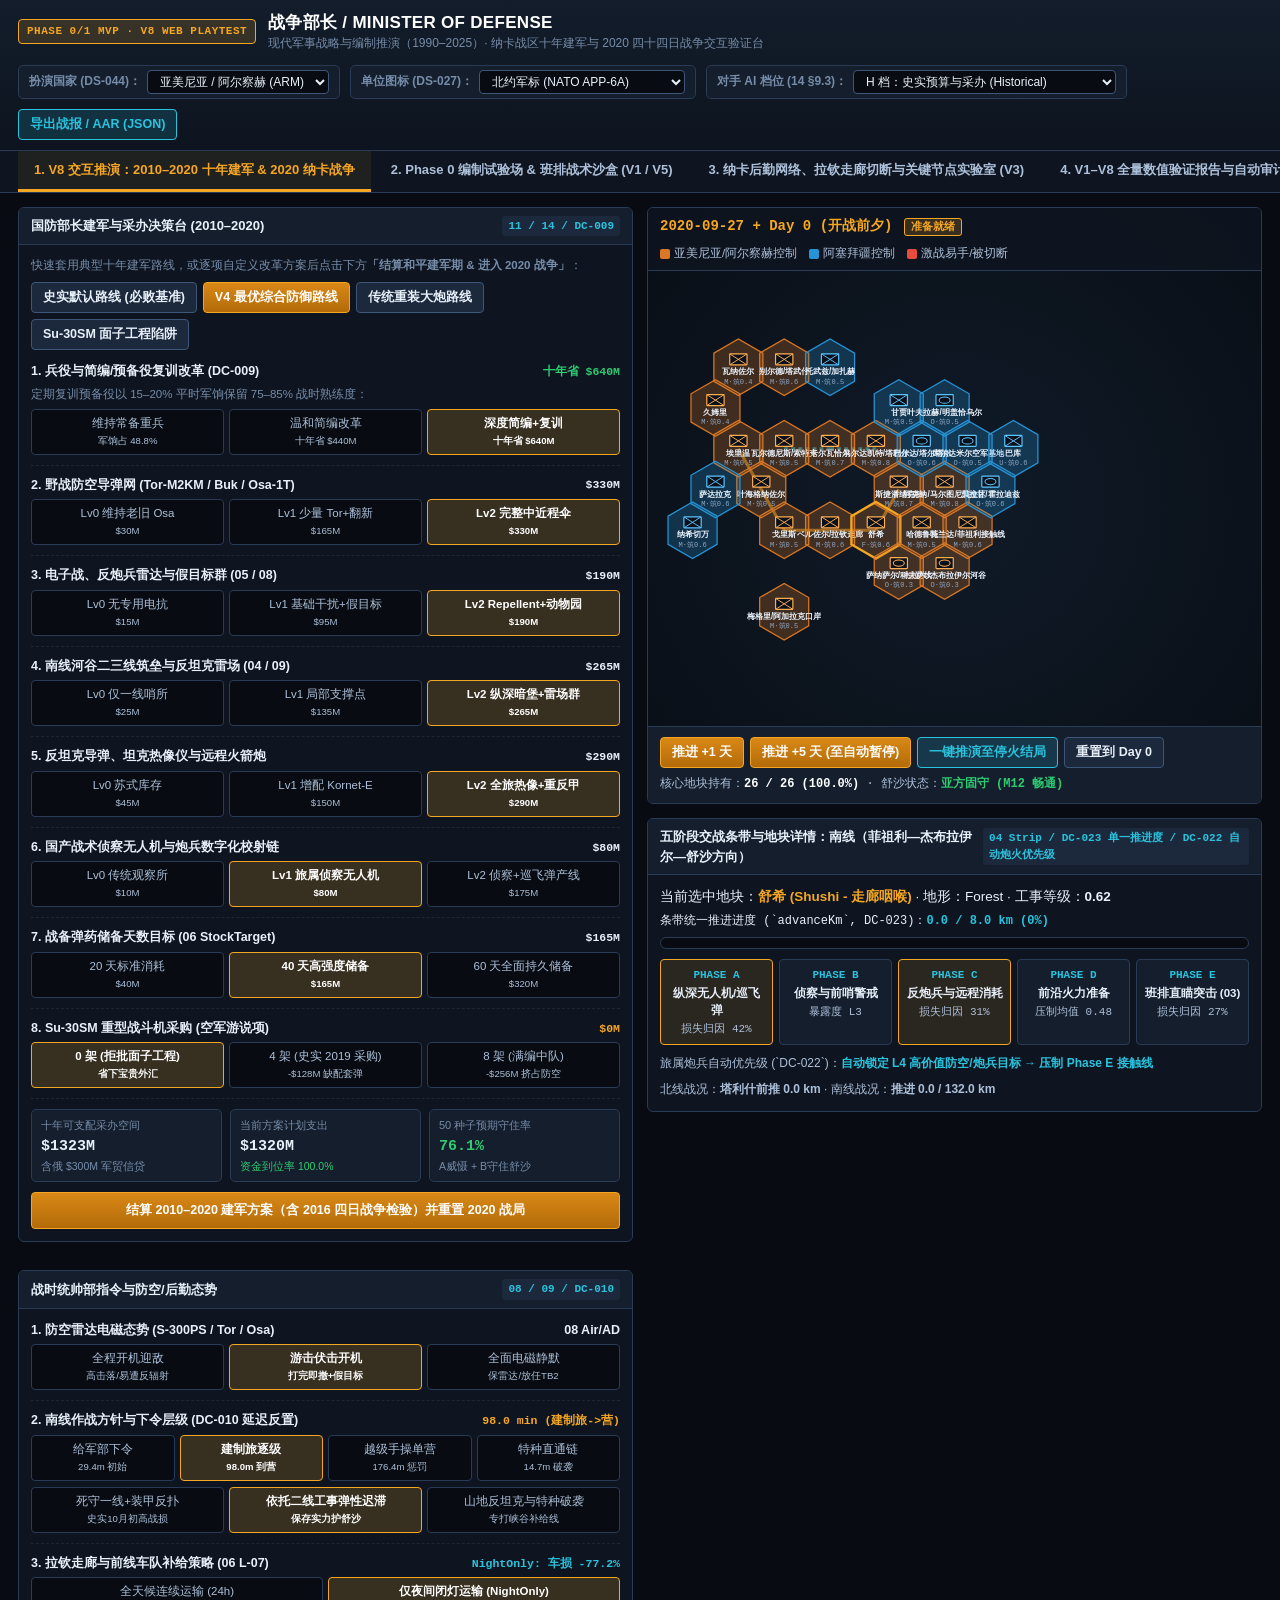
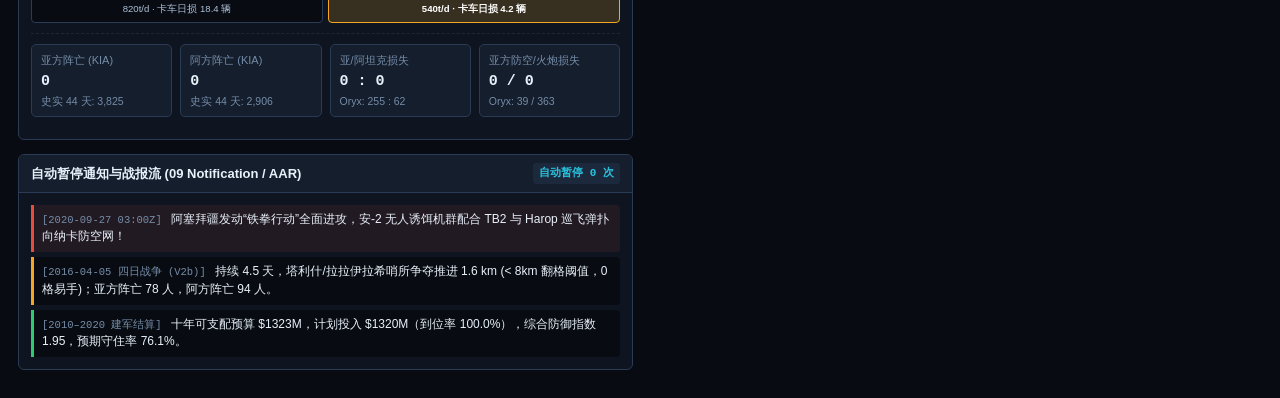
==== index.html @ 67b5e891 "deploy(main): publish V8 web prototype at repo root on main and update README" ====
<!DOCTYPE html>
<html lang="zh-CN">
<head>
  <meta charset="UTF-8" />
  <meta name="viewport" content="width=device-width, initial-scale=1.0" />
  <title>战争部长 Minister of Defense — V8 交互式网页原型验证与 V1–V7 评测台</title>
  <link rel="stylesheet" href="styles.css" />
</head>
<body>
  <!-- Top Command Header -->
  <header class="top-header">
    <div class="brand-group">
      <span class="brand-badge">PHASE 0/1 MVP · V8 WEB PLAYTEST</span>
      <div>
        <div class="brand-title">战争部长 / MINISTER OF DEFENSE</div>
        <div class="brand-subtitle">现代军事战略与编制推演（1990–2025）· 纳卡战区十年建军与 2020 四十四日战争交互验证台</div>
      </div>
    </div>

    <div class="top-controls">
      <div class="ctrl-pill">
        <label for="select-player-country">扮演国家 (DS-044)：</label>
        <select id="select-player-country">
          <option value="ARM">亚美尼亚 / 阿尔察赫 (ARM)</option>
          <option value="AZE">阿塞拜疆 (AZE)</option>
        </select>
      </div>

      <div class="ctrl-pill">
        <label for="select-icon-style">单位图标 (DS-027)：</label>
        <select id="select-icon-style">
          <option value="NatoApp6">北约军标 (NATO APP-6A)</option>
          <option value="Silhouette">装备剪影 (Wargame Silhouette)</option>
        </select>
      </div>

      <div class="ctrl-pill">
        <label for="select-aze-ai-tier">对手 AI 档位 (14 §9.3)：</label>
        <select id="select-aze-ai-tier">
          <option value="H">H 档：史实预算与采办 (Historical)</option>
          <option value="P">P 档：合理自适应 AI (Plausible)</option>
          <option value="B">B 档：理性最优针对回应 (Best-Response)</option>
        </select>
      </div>

      <button class="btn btn-cyan" id="btn-export-aar">导出战报 / AAR (JSON)</button>
    </div>
  </header>

  <!-- Navigation Tabs -->
  <nav class="nav-tabs">
    <button class="nav-tab active" data-tab="tab-v8-campaign">1. V8 交互推演：2010–2020 十年建军 & 2020 纳卡战争</button>
    <button class="nav-tab" data-tab="tab-proving-ground">2. Phase 0 编制试验场 & 班排战术沙盒 (V1 / V5)</button>
    <button class="nav-tab" data-tab="tab-logistics-lab">3. 纳卡后勤网络、拉钦走廊切断与关键节点实验室 (V3)</button>
    <button class="nav-tab" data-tab="tab-validation-suite">4. V1–V8 全量数值验证报告与自动审计台</button>
  </nav>

  <!-- ===================================================================== -->
  <!-- TAB 1: V8 INTERACTIVE CAMPAIGN & 2020 WAR PLAYTEST                    -->
  <!-- ===================================================================== -->
  <main id="tab-v8-campaign" class="tab-view active">
    <div class="wargame-grid">
      <!-- LEFT COLUMN: Minister of Defense Strategic & Peacetime Build-up -->
      <div>
        <div class="panel">
          <div class="panel-header">
            <span>国防部长建军与采办决策台 (2010–2020)</span>
            <span class="tag">11 / 14 / DC-009</span>
          </div>
          <div class="panel-body">
            <div class="control-desc" style="margin-bottom:8px;">
              快速套用典型十年建军路线，或逐项自定义改革方案后点击下方<strong>「结算和平建军期 &amp; 进入 2020 战争」</strong>：
            </div>
            <div class="btn-row" style="margin-bottom:12px;">
              <button class="btn" data-preset="historical">史实默认路线 (必败基准)</button>
              <button class="btn btn-primary" data-preset="optimal">V4 最优综合防御路线</button>
              <button class="btn" data-preset="armor_heavy">传统重装大炮路线</button>
              <button class="btn" data-preset="su30_trap">Su-30SM 面子工程陷阱</button>
            </div>

            <!-- 1. DC-009 Readiness & Reserve Reform -->
            <div class="control-group">
              <div class="control-title">
                <span>1. 兵役与简编/预备役复训改革 (DC-009)</span>
                <span id="lbl-payroll-saved" style="color:var(--accent-green);font-family:var(--font-mono);font-size:11.5px;">省 $0M</span>
              </div>
              <div class="control-desc">定期复训预备役以 15–20% 平时军饷保留 75–85% 战时熟练度：</div>
              <div class="radio-pills" id="grp-readiness-reform">
                <div class="radio-pill" data-val="0">维持常备重兵<br/><small>军饷占 48.8%</small></div>
                <div class="radio-pill" data-val="1">温和简编改革<br/><small>十年省 $440M</small></div>
                <div class="radio-pill selected" data-val="2">深度简编+复训<br/><small>十年省 $640M</small></div>
              </div>
            </div>

            <!-- 2. SHORAD & SAM -->
            <div class="control-group">
              <div class="control-title">
                <span>2. 野战防空导弹网 (Tor-M2KM / Buk / Osa-1T)</span>
                <span id="lbl-cost-shorad" style="font-family:var(--font-mono);font-size:11.5px;">$330M</span>
              </div>
              <div class="radio-pills" id="grp-shorad">
                <div class="radio-pill" data-val="0">Lv0 维持老旧 Osa<br/><small>$30M</small></div>
                <div class="radio-pill" data-val="1">Lv1 少量 Tor+翻新<br/><small>$165M</small></div>
                <div class="radio-pill selected" data-val="2">Lv2 完整中近程伞<br/><small>$330M</small></div>
              </div>
            </div>

            <!-- 3. EW, Counter-Battery & Decoys -->
            <div class="control-group">
              <div class="control-title">
                <span>3. 电子战、反炮兵雷达与假目标群 (05 / 08)</span>
                <span id="lbl-cost-ew" style="font-family:var(--font-mono);font-size:11.5px;">$190M</span>
              </div>
              <div class="radio-pills" id="grp-ew">
                <div class="radio-pill" data-val="0">Lv0 无专用电抗<br/><small>$15M</small></div>
                <div class="radio-pill" data-val="1">Lv1 基础干扰+假目标<br/><small>$95M</small></div>
                <div class="radio-pill selected" data-val="2">Lv2 Repellent+动物园<br/><small>$190M</small></div>
              </div>
            </div>

            <!-- 4. Southern Fortifications & Minefields -->
            <div class="control-group">
              <div class="control-title">
                <span>4. 南线河谷二三线筑垒与反坦克雷场 (04 / 09)</span>
                <span id="lbl-cost-fort" style="font-family:var(--font-mono);font-size:11.5px;">$265M</span>
              </div>
              <div class="radio-pills" id="grp-fort">
                <div class="radio-pill" data-val="0">Lv0 仅一线哨所<br/><small>$25M</small></div>
                <div class="radio-pill" data-val="1">Lv1 局部支撑点<br/><small>$135M</small></div>
                <div class="radio-pill selected" data-val="2">Lv2 纵深暗堡+雷场群<br/><small>$265M</small></div>
              </div>
            </div>

            <!-- 5. ATGM, Night Thermal & Deep Fires -->
            <div class="control-group">
              <div class="control-title">
                <span>5. 反坦克导弹、坦克热像仪与远程火箭炮</span>
                <span id="lbl-cost-atgm" style="font-family:var(--font-mono);font-size:11.5px;">$290M</span>
              </div>
              <div class="radio-pills" id="grp-atgm">
                <div class="radio-pill" data-val="0">Lv0 苏式库存<br/><small>$45M</small></div>
                <div class="radio-pill" data-val="1">Lv1 增配 Kornet-E<br/><small>$150M</small></div>
                <div class="radio-pill selected" data-val="2">Lv2 全旅热像+重反甲<br/><small>$290M</small></div>
              </div>
            </div>

            <!-- 6. Domestic UAV & Digital C2 -->
            <div class="control-group">
              <div class="control-title">
                <span>6. 国产战术侦察无人机与炮兵数字化校射链</span>
                <span id="lbl-cost-uav" style="font-family:var(--font-mono);font-size:11.5px;">$80M</span>
              </div>
              <div class="radio-pills" id="grp-uav">
                <div class="radio-pill" data-val="0">Lv0 传统观察所<br/><small>$10M</small></div>
                <div class="radio-pill selected" data-val="1">Lv1 旅属侦察无人机<br/><small>$80M</small></div>
                <div class="radio-pill" data-val="2">Lv2 侦察+巡飞弹产线<br/><small>$175M</small></div>
              </div>
            </div>

            <!-- 7. Ammo Stockpile Target Days -->
            <div class="control-group">
              <div class="control-title">
                <span>7. 战备弹药储备天数目标 (06 StockTarget)</span>
                <span id="lbl-cost-ammo" style="font-family:var(--font-mono);font-size:11.5px;">$165M</span>
              </div>
              <div class="radio-pills" id="grp-ammo">
                <div class="radio-pill" data-val="20">20 天标准消耗<br/><small>$40M</small></div>
                <div class="radio-pill selected" data-val="40">40 天高强度储备<br/><small>$165M</small></div>
                <div class="radio-pill" data-val="60">60 天全面持久储备<br/><small>$320M</small></div>
              </div>
            </div>

            <!-- 8. Su-30SM Fighter Purchase (Historical Trap) -->
            <div class="control-group">
              <div class="control-title">
                <span>8. Su-30SM 重型战斗机采购 (空军游说项)</span>
                <span id="lbl-cost-su30" style="color:var(--accent-amber);font-family:var(--font-mono);font-size:11.5px;">$0M</span>
              </div>
              <div class="radio-pills" id="grp-su30">
                <div class="radio-pill selected" data-val="0">0 架 (拒批面子工程)<br/><small>省下宝贵外汇</small></div>
                <div class="radio-pill" data-val="4">4 架 (史实 2019 采购)<br/><small>-$128M 缺配套弹</small></div>
                <div class="radio-pill" data-val="8">8 架 (满编中队)<br/><small>-$256M 挤占防空</small></div>
              </div>
            </div>

            <!-- 10-Year Budget Balance Summary -->
            <div class="kpi-grid" style="margin-top:10px;">
              <div class="kpi-card">
                <div class="kpi-label">十年可支配采办空间</div>
                <div class="kpi-val" id="kpi-avail-budget">$1,323M</div>
                <div class="kpi-sub">含俄 $300M 军贸信贷</div>
              </div>
              <div class="kpi-card">
                <div class="kpi-label">当前方案计划支出</div>
                <div class="kpi-val" id="kpi-planned-spend">$1,320M</div>
                <div class="kpi-sub" id="kpi-fulfillment-sub">资金到位率 100.0%</div>
              </div>
              <div class="kpi-card">
                <div class="kpi-label">50 种子预期守住率</div>
                <div class="kpi-val" id="kpi-expected-winrate" style="color:var(--accent-green);">73.0%</div>
                <div class="kpi-sub" id="kpi-expected-sub">A威慑 + B守住舒沙</div>
              </div>
            </div>

            <div class="btn-row">
              <button class="btn btn-primary" id="btn-apply-peacetime" style="width:100%;padding:9px;">
                结算 2010–2020 建军方案（含 2016 四日战争检验）并重置 2020 战局
              </button>
            </div>
          </div>
        </div>
      </div>

      <!-- CENTER COLUMN: Interactive H3 Hex Map & 5-Phase Strip Visualizer -->
      <div>
        <div class="hex-map-wrap" style="margin-bottom:14px;">
          <div class="hex-map-toolbar">
            <div>
              <strong id="map-date-label" style="color:var(--accent-amber);font-family:var(--font-mono);font-size:14px;">
                2020-09-27 (Day 0 · 开战前夕)
              </strong>
              <span id="map-status-badge" class="badge-warn" style="margin-left:8px;">等待开战命令</span>
            </div>
            <div class="legend-items">
              <span><i class="legend-dot" style="background:var(--arm-color);"></i>亚美尼亚/阿尔察赫控制</span>
              <span><i class="legend-dot" style="background:var(--aze-color);"></i>阿塞拜疆控制</span>
              <span><i class="legend-dot" style="background:#e74c3c;"></i>激战易手/被切断</span>
            </div>
          </div>

          <!-- Interactive SVG Hex Map -->
          <svg id="nk-hex-svg" viewBox="0 0 780 450" xmlns="http://www.w3.org/2000/svg"></svg>

          <!-- Operational Time Step Bar -->
          <div style="padding:10px 12px;background:var(--bg-2);border-top:1px solid var(--border);display:flex;justify-content:space-between;align-items:center;flex-wrap:wrap;gap:8px;">
            <div class="btn-row" style="margin-top:0;">
              <button class="btn btn-primary" id="btn-step-1d">推进 +1 天</button>
              <button class="btn btn-primary" id="btn-step-5d">推进 +5 天 (至自动暂停)</button>
              <button class="btn btn-cyan" id="btn-run-full-war">一键推演至停火结局</button>
              <button class="btn" id="btn-reset-war">重置到 Day 0</button>
            </div>
            <div style="font-family:var(--font-mono);font-size:12px;color:var(--text-1);">
              核心地块持有：<strong id="lbl-core-tiles-held" style="color:#fff;">26 / 26 (100%)</strong> ·
              舒沙状态：<strong id="lbl-shusha-status" style="color:var(--accent-green);">亚方固守</strong>
            </div>
          </div>
        </div>

        <!-- Selected Hex / Frontline Strip 5-Phase Inspector (04_strip_layer.md, DC-023, DC-022) -->
        <div class="panel">
          <div class="panel-header">
            <span id="strip-panel-title">五阶段交战条带与地块详情：南线（菲祖利—杰布拉伊尔—舒沙方向）</span>
            <span class="tag">04 Strip / DC-023 单一推进度 / DC-022 自动炮火优先级</span>
          </div>
          <div class="panel-body">
            <div style="display:flex;justify-content:space-between;align-items:center;margin-bottom:6px;flex-wrap:wrap;gap:6px;">
              <div>
                当前选中地块：<strong id="sel-hex-name" style="color:var(--accent-amber);">舒希 (Shushi)</strong> ·
                地形：<span id="sel-hex-terrain" class="tag">Forest / 森林高地</span> ·
                工事等级：<strong id="sel-hex-fort">0.62</strong>
              </div>
              <div style="font-family:var(--font-mono);font-size:12px;">
                条带统一推进进度 (`advanceKm`, DC-023)：<strong id="sel-strip-adv-km" style="color:var(--accent-cyan);">0.0 / 8.0 km (0%)</strong>
              </div>
            </div>

            <div class="progress-track">
              <div class="progress-fill" id="bar-strip-progress" style="width:0%;"></div>
            </div>

            <!-- 5 Phases A-E -->
            <div class="strip-phases">
              <div class="phase-box active-phase">
                <div class="phase-code">PHASE A</div>
                <div class="phase-name">纵深无人机/巡飞弹</div>
                <div class="phase-stat" id="ph-a-stat">损失归因 42%</div>
              </div>
              <div class="phase-box">
                <div class="phase-code">PHASE B</div>
                <div class="phase-name">侦察与前哨警戒</div>
                <div class="phase-stat" id="ph-b-stat">暴露度 L3</div>
              </div>
              <div class="phase-box active-phase">
                <div class="phase-code">PHASE C</div>
                <div class="phase-name">反炮兵与远程消耗</div>
                <div class="phase-stat" id="ph-c-stat">损失归因 31%</div>
              </div>
              <div class="phase-box">
                <div class="phase-code">PHASE D</div>
                <div class="phase-name">前沿火力准备</div>
                <div class="phase-stat" id="ph-d-stat">压制均值 0.48</div>
              </div>
              <div class="phase-box">
                <div class="phase-code">PHASE E</div>
                <div class="phase-name">班排直瞄突击 (03)</div>
                <div class="phase-stat" id="ph-e-stat">损失归因 27%</div>
              </div>
            </div>

            <div style="font-size:12px;color:var(--text-1);display:flex;justify-content:space-between;flex-wrap:wrap;gap:8px;margin-top:6px;">
              <span>旅属炮兵自动优先级 (`DC-022`)：<strong id="lbl-arty-auto-prio" style="color:var(--accent-cyan);">自动锁定 L4 高价值防空/炮兵目标 → 压制 Phase E 接触线</strong></span>
              <span>北线战况：<strong id="lbl-north-axis">塔利什前推 0.0 km</strong> · 南线战况：<strong id="lbl-south-axis">推进 0.0 / 132.0 km</strong></span>
            </div>
          </div>
        </div>
      </div>

      <!-- RIGHT COLUMN: Wartime Orders, DC-010 Command Latency, Air/AD Posture & Battle Ledger -->
      <div>
        <!-- Wartime Operational Orders & Air Defense Posture -->
        <div class="panel">
          <div class="panel-header">
            <span>战时统帅部指令与防空/后勤态势</span>
            <span class="tag">08 / 09 / DC-010</span>
          </div>
          <div class="panel-body">
            <!-- Air Defense EMCON Posture -->
            <div class="control-group">
              <div class="control-title">
                <span>1. 防空雷达电磁态势 (S-300PS / Tor / Osa)</span>
                <span class="tag">08 Air/AD</span>
              </div>
              <div class="radio-pills" id="grp-ad-posture">
                <div class="radio-pill" data-val="always_active">全程开机迎敌<br/><small>高击落/易遭反辐射</small></div>
                <div class="radio-pill selected" data-val="doctrine_mixed">游击伏击开机<br/><small>打完即撤+假目标</small></div>
                <div class="radio-pill" data-val="always_silent">全面电磁静默<br/><small>保雷达/放任TB2</small></div>
              </div>
            </div>

            <!-- Frontline Operational Stance & DC-010 Command Echelon -->
            <div class="control-group">
              <div class="control-title">
                <span>2. 南线作战方针与下令层级 (DC-010 延迟反置)</span>
                <span id="lbl-order-delay" style="color:var(--accent-amber);font-family:var(--font-mono);font-size:11.5px;">延迟 98.0 min</span>
              </div>
              <div class="radio-pills" id="grp-cmd-echelon" style="grid-template-columns:repeat(4,1fr);margin-bottom:6px;">
                <div class="radio-pill" data-val="corps">给军部下令<br/><small>29.4m 初始</small></div>
                <div class="radio-pill selected" data-val="brigade">建制旅逐级<br/><small>98.0m 到营</small></div>
                <div class="radio-pill" data-val="skip_hq">越级手操单营<br/><small>176.4m 惩罚</small></div>
                <div class="radio-pill" data-val="sof">特种直通链<br/><small>14.7m 破袭</small></div>
              </div>
              <div class="radio-pills" id="grp-war-stance">
                <div class="radio-pill" data-val="rigid_counter">死守一线+装甲反扑<br/><small>史实10月初高战损</small></div>
                <div class="radio-pill selected" data-val="elastic_depth">依托二线工事弹性迟滞<br/><small>保存实力护舒沙</small></div>
                <div class="radio-pill" data-val="sof_ambush">山地反坦克与特种破袭<br/><small>专打峡谷补给线</small></div>
              </div>
            </div>

            <!-- Frontline Convoy Policy -->
            <div class="control-group">
              <div class="control-title">
                <span>3. 拉钦走廊与前线车队补给策略 (06 L-07)</span>
                <span id="lbl-convoy-loss" style="color:var(--accent-cyan);font-family:var(--font-mono);font-size:11.5px;">车损 -77.2%</span>
              </div>
              <div class="radio-pills" id="grp-convoy-policy" style="grid-template-columns:repeat(2,1fr);">
                <div class="radio-pill" data-val="continuous">全天候连续运输 (24h)<br/><small>820t/d · 卡车日损 18.4 辆</small></div>
                <div class="radio-pill selected" data-val="night_only">仅夜间闭灯运输 (NightOnly)<br/><small>540t/d · 卡车日损 4.2 辆</small></div>
              </div>
            </div>

            <!-- Live War KPIs -->
            <div class="kpi-grid">
              <div class="kpi-card">
                <div class="kpi-label">亚方阵亡 (KIA)</div>
                <div class="kpi-val" id="war-arm-kia">0</div>
                <div class="kpi-sub">史实 44 天: 3,825</div>
              </div>
              <div class="kpi-card">
                <div class="kpi-label">阿方阵亡 (KIA)</div>
                <div class="kpi-val" id="war-aze-kia">0</div>
                <div class="kpi-sub">史实 44 天: 2,906</div>
              </div>
              <div class="kpi-card">
                <div class="kpi-label">亚/阿坦克损失</div>
                <div class="kpi-val" id="war-tank-loss">0 : 0</div>
                <div class="kpi-sub">Oryx: 255 : 62</div>
              </div>
              <div class="kpi-card">
                <div class="kpi-label">亚方防空/火炮损失</div>
                <div class="kpi-val" id="war-sam-art-loss">0 / 0</div>
                <div class="kpi-sub">Oryx: 39 / 363</div>
              </div>
            </div>
          </div>
        </div>

        <!-- Auto-Pause Notification & Battle Event Log -->
        <div class="panel">
          <div class="panel-header">
            <span>自动暂停通知与战报流 (09 Notification / AAR)</span>
            <span class="tag" id="lbl-autopause-count">自动暂停 0 次</span>
          </div>
          <div class="panel-body">
            <div class="event-feed" id="war-event-feed"></div>
          </div>
        </div>
      </div>
    </div>
  </main>

  <!-- ===================================================================== -->
  <!-- TAB 2: PHASE 0 PROVING GROUND & SQUAD COMBAT SANDBOX (V1 & V5)        -->
  <!-- ===================================================================== -->
  <section id="tab-proving-ground" class="tab-view">
    <div class="wargame-grid">
      <!-- Left: Template & Echelon Designer -->
      <div>
        <div class="panel">
          <div class="panel-header">
            <span>Phase 0 编制试验场 (Proving Ground · V1 &amp; V5)</span>
            <span class="tag">01 / 02 / 03</span>
          </div>
          <div class="panel-body">
            <div class="control-group">
              <div class="control-title"><span>蓝方（进攻/试验连）编制模板</span></div>
              <select id="pg-select-att" style="width:100%;padding:6px;"></select>
            </div>

            <div class="control-group">
              <div class="control-title"><span>红方（防守参考连）编制模板</span></div>
              <select id="pg-select-dfn" style="width:100%;padding:6px;"></select>
            </div>

            <div class="control-group">
              <div class="control-title"><span>交战地形 (`Terrain`) 与任务 (`Mission`)</span></div>
              <div style="display:grid;grid-template-columns:1fr 1fr;gap:8px;">
                <select id="pg-select-terrain" style="padding:6px;">
                  <option value="Open">开阔地 (Open - 视距 2.8km)</option>
                  <option value="Mixed" selected>混合地形 (Mixed - 视距 1.5km)</option>
                  <option value="Forest">森林 (Forest - 视距 420m)</option>
                  <option value="Urban">城市巷战 (Urban - 视距 260m)</option>
                  <option value="Mountain">高地山地 (Mountain - 俯射 2.4km)</option>
                </select>
                <select id="pg-select-mission" style="padding:6px;">
                  <option value="AttackPosition">阵地进攻 (AttackPosition)</option>
                  <option value="Meeting">遭遇战 (Meeting)</option>
                </select>
              </div>
            </div>

            <div class="control-group">
              <div class="control-title">
                <span>步兵班火器负重与老兵传帮带实验 (V1-d / DC-001)</span>
              </div>
              <div style="display:grid;grid-template-columns:1fr 1fr;gap:8px;margin-top:4px;">
                <div>
                  <label style="font-size:11px;color:var(--text-2);">班支援火器总重 (kg):</label>
                  <select id="pg-squad-weight" style="width:100%;padding:5px;margin-top:2px;">
                    <option value="6">6 kg (仅轻机枪 RPK-74)</option>
                    <option value="12">12 kg (PKM + 少量弹药)</option>
                    <option value="18" selected>18 kg (黄金拐点: PKM + RPG-7)</option>
                    <option value="26">26 kg (超重: PKM + AGS-17)</option>
                    <option value="30">30 kg (严重超重: 双重武器)</option>
                  </select>
                </div>
                <div>
                  <label style="font-size:11px;color:var(--text-2);">班规模与老兵传帮带 (DC-001):</label>
                  <select id="pg-squad-mentoring" style="width:100%;padding:5px;margin-top:2px;">
                    <option value="size_7_all_green">7人全生手班 (无老兵)</option>
                    <option value="size_7_veteran_mentored">7人老兵带新兵 (+20.9%)</option>
                    <option value="size_9_all_green">9人全生手班 (无老兵)</option>
                    <option value="size_9_veteran_mentored" selected>9人老兵带新兵 (+24.0%)</option>
                    <option value="size_11_veteran_mentored">11人老兵带新兵 (+26.2%)</option>
                  </select>
                </div>
              </div>
            </div>

            <div class="control-group">
              <div class="control-title">
                <span>重型 ATGM 编制层级放置实验 (V1-a)</span>
              </div>
              <div class="radio-pills" id="grp-pg-atgm-echelon">
                <div class="radio-pill" data-val="squad">下放步兵班<br/><small>响应8s/暴露大</small></div>
                <div class="radio-pill selected" data-val="company_plt">集中连属反坦排<br/><small>响应33s/均衡</small></div>
                <div class="radio-pill" data-val="battalion_coy">集中营属反坦连<br/><small>响应76-138s/远射</small></div>
              </div>
            </div>

            <div class="btn-row">
              <button class="btn btn-primary" id="btn-pg-run-battle" style="width:100%;padding:8px;">
                启动 60 分钟步实时班排交战模拟 (50 vs 50 空间单元)
              </button>
            </div>
          </div>
        </div>
      </div>

      <!-- Center: Live 2D Spatial Tactical Battle Canvas -->
      <div>
        <div class="panel">
          <div class="panel-header">
            <span>60 分钟步实时空间交战画布 (6 正面槽位 × 纵深 [-1800m, +1200m])</span>
            <span class="tag" id="pg-battle-step-tag">Step 0 / 60 min</span>
          </div>
          <div class="panel-body">
            <canvas id="squad-battle-canvas" width="680" height="360"></canvas>
            <div class="kpi-grid" style="margin-top:10px;">
              <div class="kpi-card">
                <div class="kpi-label">蓝方预测胜率</div>
                <div class="kpi-val" id="pg-win-prob" style="color:var(--accent-cyan);">55.9%</div>
                <div class="kpi-sub" id="pg-matchup-sub">全地形均值 55.9%</div>
              </div>
              <div class="kpi-card">
                <div class="kpi-label">ATGM 层级击毁/交换比</div>
                <div class="kpi-val" id="pg-atgm-kills">8.61 AFV</div>
                <div class="kpi-sub" id="pg-atgm-exch">交换比 8.26 (响应 33.6s)</div>
              </div>
              <div class="kpi-card">
                <div class="kpi-label">班火器净战力 &amp; 传帮带</div>
                <div class="kpi-val" id="pg-weight-eff">2.675</div>
                <div class="kpi-sub" id="pg-mentor-eff">有效熟练度 0.551 (+24%)</div>
              </div>
            </div>
          </div>
        </div>
      </div>

      <!-- Right: V5 Anti-Cheese Matrix & Echelon Emergence Table -->
      <div>
        <div class="panel">
          <div class="panel-header">
            <span>16 典型编制（8 历史 + 8 邪道）全地形胜率榜 (V5)</span>
            <span class="badge-pass">ALL PASS</span>
          </div>
          <div class="panel-body" style="max-height:460px;overflow-y:auto;">
            <table class="data-table" id="tbl-v5-templates">
              <thead>
                <tr>
                  <th>模板名称</th>
                  <th class="num">总胜率</th>
                  <th class="num">开阔</th>
                  <th class="num">城市</th>
                  <th class="num">山地</th>
                </tr>
              </thead>
              <tbody></tbody>
            </table>
          </div>
        </div>
      </div>
    </div>
  </section>

  <!-- ===================================================================== -->
  <!-- TAB 3: LOGISTICS & LACHIN CORRIDOR STRESS LAB (V3)                    -->
  <!-- ===================================================================== -->
  <section id="tab-logistics-lab" class="tab-view">
    <div class="wargame-grid">
      <div>
        <div class="panel">
          <div class="panel-header">
            <span>纳卡后勤网络与走廊切断实验室 (V3)</span>
            <span class="tag">06 Logistics</span>
          </div>
          <div class="panel-body">
            <div class="control-group">
              <div class="control-title"><span>1. 战区日消耗强度档位 (戈里斯 → 斯捷潘纳克特)</span></div>
              <select id="log-select-tier" style="width:100%;padding:6px;">
                <option value="low_peacetime_200t">低强度 / 平时驻训 (200 t/天)</option>
                <option value="medium_skirmish_700t">中等交火 (700 t/天)</option>
                <option value="high_t5_reference_1200t" selected>标准高强度交战 / T5 基准 (1,200 t/天)</option>
                <option value="surge_intense_1500t">极限高强度突击 (1,500 t/天)</option>
              </select>
            </div>

            <div class="control-group">
              <div class="control-title"><span>2. 走廊切断与北线 M11 (瓦尔德尼斯—马尔塔克特) 状态</span></div>
              <div class="radio-pills" id="grp-log-corridor">
                <div class="radio-pill selected" data-val="both_open">M12 + M11 双通<br/><small>正常补给</small></div>
                <div class="radio-pill" data-val="m12_cut_m11_open">M12 舒沙被断<br/><small>仅靠北线 M11</small></div>
                <div class="radio-pill" data-val="all_cut">双通道全断<br/><small>完全包围圈</small></div>
              </div>
            </div>

            <div class="control-group">
              <div class="control-title"><span>3. 格鲁吉亚军用过境禁令 (`geo_transit_ban_2020`)</span></div>
              <div class="radio-pills" id="grp-log-geo-ban" style="grid-template-columns:1fr 1fr;">
                <div class="radio-pill" data-val="open">格鲁吉亚口岸开放<br/><small>全国进口 8,300 t/d</small></div>
                <div class="radio-pill selected" data-val="closed">格鲁吉亚关闭过境 (史实)<br/><small>进口降至 1,300 t/d (-84.3%)</small></div>
              </div>
            </div>

            <div class="kpi-grid">
              <div class="kpi-card">
                <div class="kpi-label">所需 10t 卡车数</div>
                <div class="kpi-val" id="log-kpi-trucks">54 辆</div>
                <div class="kpi-sub" id="log-kpi-util">道路容量利用率 10.42%</div>
              </div>
              <div class="kpi-card">
                <div class="kpi-label">纳卡包围圈耐久</div>
                <div class="kpi-val" id="log-kpi-endurance" style="color:var(--accent-green);">持续畅通</div>
                <div class="kpi-sub" id="log-kpi-endurance-sub">前推库存 6,480 t</div>
              </div>
            </div>
          </div>
        </div>
      </div>

      <div>
        <div class="panel">
          <div class="panel-header">
            <span>被切断营 10 日弹药/给养/饥饿减员曲线 (06 §8 T6 精确对标)</span>
            <span class="badge-pass">T6 EXACT MATCH</span>
          </div>
          <div class="panel-body">
            <table class="data-table" id="tbl-v3-cutoff">
              <thead>
                <tr>
                  <th>切断天数</th>
                  <th class="num">圈内剩余弹药 (t)</th>
                  <th class="num">断粮天数</th>
                  <th class="num">疲劳下限 (`FatigueFloor`)</th>
                  <th class="num">每营累计非战斗减员</th>
                </tr>
              </thead>
              <tbody></tbody>
            </table>
          </div>
        </div>
      </div>

      <div>
        <div class="panel">
          <div class="panel-header">
            <span>关键节点分析排行 (`KeyNodeReport` · 亚/阿 Top 5)</span>
            <span class="tag">06 §4.15</span>
          </div>
          <div class="panel-body">
            <div style="font-weight:700;margin-bottom:4px;color:var(--arm-color);">亚美尼亚 Top-5 关键节点（单点依赖极高）：</div>
            <table class="data-table" id="tbl-v3-keynodes-arm" style="margin-bottom:12px;">
              <thead>
                <tr><th>排名</th><th>节点 ID</th><th class="num">纳卡补给下降</th><th class="num">全国下降</th></tr>
              </thead>
              <tbody></tbody>
            </table>

            <div style="font-weight:700;margin-bottom:4px;color:var(--aze-color);">阿塞拜疆 Top-5 关键节点（铁公冗余，无单点 &gt; 50%）：</div>
            <table class="data-table" id="tbl-v3-keynodes-aze">
              <thead>
                <tr><th>排名</th><th>节点 ID</th><th class="num">全国补给下降</th><th class="num">受影响军团</th></tr>
              </thead>
              <tbody></tbody>
            </table>
          </div>
        </div>
      </div>
    </div>
  </section>

  <!-- ===================================================================== -->
  <!-- TAB 4: V1-V8 VALIDATION SUITE DASHBOARD                               -->
  <!-- ===================================================================== -->
  <section id="tab-validation-suite" class="tab-view">
    <div class="panel">
      <div class="panel-header">
        <span>V1–V8 全量验证套件汇总与一键浏览器端自检 (All 8 Validation Suites)</span>
        <button class="btn btn-primary" id="btn-run-v8-selfcheck">运行 V8 网页交互完整性自检</button>
      </div>
      <div class="panel-body">
        <div class="kpi-grid" id="val-summary-cards"></div>
        <table class="data-table" id="tbl-val-overview" style="margin-top:10px;">
          <thead>
            <tr>
              <th>验证编号</th>
              <th>验证模块名称</th>
              <th>核心验证目标与判据</th>
              <th>实测关键指标</th>
              <th>状态</th>
            </tr>
          </thead>
          <tbody></tbody>
        </table>
      </div>
    </div>
  </section>

  <script src="data_bundle.js"></script>
  <script src="sim_engine.js"></script>
</body>
</html>
---- styles.css ----
:root {
  --bg-0: #080c12;
  --bg-1: #0e1520;
  --bg-2: #141e2d;
  --bg-3: #1c293d;
  --border: #2a3b55;
  --border-bright: #3d567a;
  --text-0: #e8f0fa;
  --text-1: #adc0d9;
  --text-2: #768ca8;
  --accent-amber: #f5a623;
  --accent-cyan: #2ac3de;
  --accent-green: #2ecc71;
  --accent-red: #e74c3c;
  --accent-purple: #9b59b6;
  --arm-color: #d97724;
  --arm-fill: rgba(217, 119, 36, 0.28);
  --aze-color: #2693d6;
  --aze-fill: rgba(38, 147, 214, 0.28);
  --font-sans: -apple-system, BlinkMacSystemFont, "Segoe UI", "PingFang SC", "Microsoft YaHei", sans-serif;
  --font-mono: "SFMono-Regular", Consolas, "Liberation Mono", Menlo, monospace;
}

* {
  box-sizing: border-box;
  margin: 0;
  padding: 0;
}

body {
  background: var(--bg-0);
  color: var(--text-0);
  font-family: var(--font-sans);
  font-size: 13.5px;
  line-height: 1.48;
  min-height: 100vh;
  display: flex;
  flex-direction: column;
}

/* Top Command Header */
.top-header {
  background: linear-gradient(180deg, #131d2b 0%, #0d141f 100%);
  border-bottom: 1px solid var(--border);
  padding: 10px 18px;
  display: flex;
  align-items: center;
  justify-content: space-between;
  flex-wrap: wrap;
  gap: 12px;
  position: sticky;
  top: 0;
  z-index: 100;
}

.brand-group {
  display: flex;
  align-items: center;
  gap: 12px;
}

.brand-badge {
  background: rgba(245, 166, 35, 0.16);
  border: 1px solid var(--accent-amber);
  color: var(--accent-amber);
  font-family: var(--font-mono);
  font-weight: 700;
  font-size: 11px;
  padding: 3px 8px;
  border-radius: 4px;
  letter-spacing: 0.5px;
}

.brand-title {
  font-size: 17px;
  font-weight: 700;
  letter-spacing: 0.3px;
  color: #fff;
}

.brand-subtitle {
  font-size: 12px;
  color: var(--text-2);
}

.top-controls {
  display: flex;
  align-items: center;
  gap: 10px;
  flex-wrap: wrap;
}

.ctrl-pill {
  background: var(--bg-2);
  border: 1px solid var(--border);
  border-radius: 5px;
  padding: 4px 10px;
  display: flex;
  align-items: center;
  gap: 6px;
  font-size: 12px;
}

.ctrl-pill label {
  color: var(--text-2);
  font-weight: 600;
}

select, button, input[type="range"] {
  font-family: var(--font-sans);
}

select {
  background: var(--bg-0);
  color: var(--text-0);
  border: 1px solid var(--border-bright);
  border-radius: 4px;
  padding: 3px 8px;
  font-size: 12px;
  cursor: pointer;
}

/* Navigation Tabs */
.nav-tabs {
  background: var(--bg-1);
  border-bottom: 1px solid var(--border);
  padding: 0 18px;
  display: flex;
  gap: 4px;
  overflow-x: auto;
}

.nav-tab {
  background: transparent;
  color: var(--text-1);
  border: none;
  border-bottom: 3px solid transparent;
  padding: 10px 16px;
  font-size: 13px;
  font-weight: 600;
  cursor: pointer;
  transition: all 0.15s ease;
  white-space: nowrap;
}

.nav-tab:hover {
  color: #fff;
  background: rgba(255, 255, 255, 0.03);
}

.nav-tab.active {
  color: var(--accent-amber);
  border-bottom-color: var(--accent-amber);
  background: rgba(245, 166, 35, 0.07);
}

/* Main Tab Views */
.tab-view {
  display: none;
  padding: 14px 18px;
  flex: 1;
}

.tab-view.active {
  display: block;
}

/* 3-Column Wargame Grid */
.wargame-grid {
  display: grid;
  grid-template-columns: 370px minmax(480px, 1fr) 390px;
  gap: 14px;
  align-items: start;
}

@media (max-width: 1360px) {
  .wargame-grid {
    grid-template-columns: 1fr 1fr;
  }
}

@media (max-width: 920px) {
  .wargame-grid {
    grid-template-columns: 1fr;
  }
}

.panel {
  background: var(--bg-1);
  border: 1px solid var(--border);
  border-radius: 6px;
  overflow: hidden;
  margin-bottom: 14px;
}

.panel-header {
  background: var(--bg-2);
  border-bottom: 1px solid var(--border);
  padding: 8px 12px;
  display: flex;
  align-items: center;
  justify-content: space-between;
  font-weight: 700;
  font-size: 13px;
  color: var(--text-0);
}

.panel-header .tag {
  font-family: var(--font-mono);
  font-size: 11px;
  padding: 2px 6px;
  border-radius: 3px;
  background: var(--bg-3);
  color: var(--accent-cyan);
  font-weight: 600;
}

.panel-body {
  padding: 12px;
}

/* Buttons */
.btn {
  background: var(--bg-3);
  color: var(--text-0);
  border: 1px solid var(--border-bright);
  border-radius: 4px;
  padding: 6px 11px;
  font-size: 12.5px;
  font-weight: 600;
  cursor: pointer;
  transition: all 0.14s ease;
  display: inline-flex;
  align-items: center;
  justify-content: center;
  gap: 5px;
}

.btn:hover {
  background: #273852;
  border-color: var(--accent-cyan);
}

.btn-primary {
  background: linear-gradient(180deg, #d98816 0%, #b36b09 100%);
  border-color: #f5a623;
  color: #fff;
}

.btn-primary:hover {
  background: linear-gradient(180deg, #ea9720 0%, #c8790d 100%);
  border-color: #ffd07b;
}

.btn-cyan {
  background: rgba(42, 195, 222, 0.16);
  border-color: var(--accent-cyan);
  color: var(--accent-cyan);
}

.btn-cyan:hover {
  background: rgba(42, 195, 222, 0.28);
  color: #fff;
}

.btn-danger {
  background: rgba(231, 76, 60, 0.18);
  border-color: var(--accent-red);
  color: #ff867a;
}

.btn-row {
  display: flex;
  flex-wrap: wrap;
  gap: 6px;
  margin-top: 8px;
}

/* KPI Stat Strip */
.kpi-grid {
  display: grid;
  grid-template-columns: repeat(auto-fit, minmax(115px, 1fr));
  gap: 8px;
  margin-bottom: 10px;
}

.kpi-card {
  background: var(--bg-2);
  border: 1px solid var(--border);
  border-radius: 5px;
  padding: 7px 9px;
}

.kpi-label {
  font-size: 11px;
  color: var(--text-2);
}

.kpi-val {
  font-family: var(--font-mono);
  font-size: 15px;
  font-weight: 700;
  color: var(--text-0);
  margin-top: 2px;
}

.kpi-sub {
  font-size: 10.5px;
  color: var(--text-2);
  margin-top: 1px;
}

/* Form Controls & Procurement Items */
.control-group {
  margin-bottom: 10px;
  padding-bottom: 10px;
  border-bottom: 1px dashed rgba(255, 255, 255, 0.08);
}

.control-group:last-child {
  border-bottom: none;
  margin-bottom: 0;
  padding-bottom: 0;
}

.control-title {
  display: flex;
  justify-content: space-between;
  align-items: center;
  font-weight: 600;
  font-size: 12.5px;
  margin-bottom: 5px;
  color: var(--text-0);
}

.control-desc {
  font-size: 11.5px;
  color: var(--text-2);
  margin-bottom: 6px;
}

.radio-pills {
  display: grid;
  grid-template-columns: repeat(3, 1fr);
  gap: 5px;
}

.radio-pill {
  background: var(--bg-0);
  border: 1px solid var(--border);
  border-radius: 4px;
  padding: 5px 6px;
  font-size: 11.5px;
  text-align: center;
  cursor: pointer;
  color: var(--text-1);
  transition: all 0.12s;
}

.radio-pill:hover {
  border-color: var(--border-bright);
}

.radio-pill.selected {
  background: rgba(245, 166, 35, 0.18);
  border-color: var(--accent-amber);
  color: #fff;
  font-weight: 700;
}

/* Hex Map Container */
.hex-map-wrap {
  background: radial-gradient(circle at 50% 50%, #101b29 0%, #090e15 100%);
  border: 1px solid var(--border);
  border-radius: 6px;
  position: relative;
  overflow: hidden;
}

.hex-map-toolbar {
  display: flex;
  justify-content: space-between;
  align-items: center;
  padding: 8px 12px;
  background: rgba(14, 21, 32, 0.9);
  border-bottom: 1px solid var(--border);
  flex-wrap: wrap;
  gap: 8px;
}

.legend-items {
  display: flex;
  gap: 12px;
  font-size: 11.5px;
  color: var(--text-1);
  flex-wrap: wrap;
}

.legend-dot {
  display: inline-block;
  width: 10px;
  height: 10px;
  border-radius: 2px;
  margin-right: 4px;
  vertical-align: middle;
}

#nk-hex-svg {
  width: 100%;
  height: 455px;
  display: block;
  cursor: pointer;
}

.hex-poly {
  stroke-width: 1.6;
  transition: all 0.15s ease;
}

.hex-poly:hover {
  stroke: #fff !important;
  stroke-width: 2.5;
  filter: brightness(1.22);
}

.hex-poly.selected {
  stroke: var(--accent-amber) !important;
  stroke-width: 3.0;
}

/* 5-Phase Strip Visualizer */
.strip-phases {
  display: grid;
  grid-template-columns: repeat(5, 1fr);
  gap: 6px;
  margin: 10px 0;
}

.phase-box {
  background: var(--bg-2);
  border: 1px solid var(--border);
  border-radius: 4px;
  padding: 7px 6px;
  text-align: center;
}

.phase-box.active-phase {
  border-color: var(--accent-amber);
  background: rgba(245, 166, 35, 0.12);
}

.phase-code {
  font-family: var(--font-mono);
  font-size: 11px;
  font-weight: 700;
  color: var(--accent-cyan);
}

.phase-name {
  font-size: 11.5px;
  font-weight: 600;
  margin: 2px 0;
}

.phase-stat {
  font-family: var(--font-mono);
  font-size: 11px;
  color: var(--text-1);
}

/* Progress Bar */
.progress-track {
  width: 100%;
  height: 12px;
  background: var(--bg-0);
  border: 1px solid var(--border);
  border-radius: 6px;
  overflow: hidden;
  margin: 5px 0;
  position: relative;
}

.progress-fill {
  height: 100%;
  background: linear-gradient(90deg, #2693d6 0%, #f5a623 100%);
  transition: width 0.25s ease;
}

/* Tables */
.data-table {
  width: 100%;
  border-collapse: collapse;
  font-size: 12px;
}

.data-table th, .data-table td {
  padding: 6px 8px;
  border-bottom: 1px solid rgba(255, 255, 255, 0.06);
  text-align: left;
}

.data-table th {
  color: var(--text-2);
  font-weight: 600;
  background: rgba(255, 255, 255, 0.02);
}

.data-table td.num, .data-table th.num {
  text-align: right;
  font-family: var(--font-mono);
}

/* Event Feed / Combat Log */
.event-feed {
  max-height: 270px;
  overflow-y: auto;
  font-size: 12px;
  display: flex;
  flex-direction: column;
  gap: 5px;
}

.event-item {
  background: var(--bg-0);
  border-left: 3px solid var(--accent-cyan);
  padding: 6px 8px;
  border-radius: 0 4px 4px 0;
}

.event-item.warn {
  border-left-color: var(--accent-amber);
}

.event-item.crit {
  border-left-color: var(--accent-red);
  background: rgba(231, 76, 60, 0.09);
}

.event-item.good {
  border-left-color: var(--accent-green);
}

.event-time {
  font-family: var(--font-mono);
  font-size: 10.5px;
  color: var(--text-2);
  margin-right: 6px;
}

/* Status Badges */
.badge-pass {
  background: rgba(46, 204, 113, 0.18);
  border: 1px solid var(--accent-green);
  color: #58e898;
  font-family: var(--font-mono);
  font-size: 11px;
  font-weight: 700;
  padding: 2px 6px;
  border-radius: 3px;
}

.badge-warn {
  background: rgba(245, 166, 35, 0.18);
  border: 1px solid var(--accent-amber);
  color: var(--accent-amber);
  font-family: var(--font-mono);
  font-size: 11px;
  font-weight: 700;
  padding: 2px 6px;
  border-radius: 3px;
}

.badge-fail {
  background: rgba(231, 76, 60, 0.18);
  border: 1px solid var(--accent-red);
  color: #ff7b6b;
  font-family: var(--font-mono);
  font-size: 11px;
  font-weight: 700;
  padding: 2px 6px;
  border-radius: 3px;
}

/* Squad Tactical Canvas */
#squad-battle-canvas {
  width: 100%;
  height: 360px;
  background: #091019;
  border: 1px solid var(--border);
  border-radius: 5px;
  display: block;
}
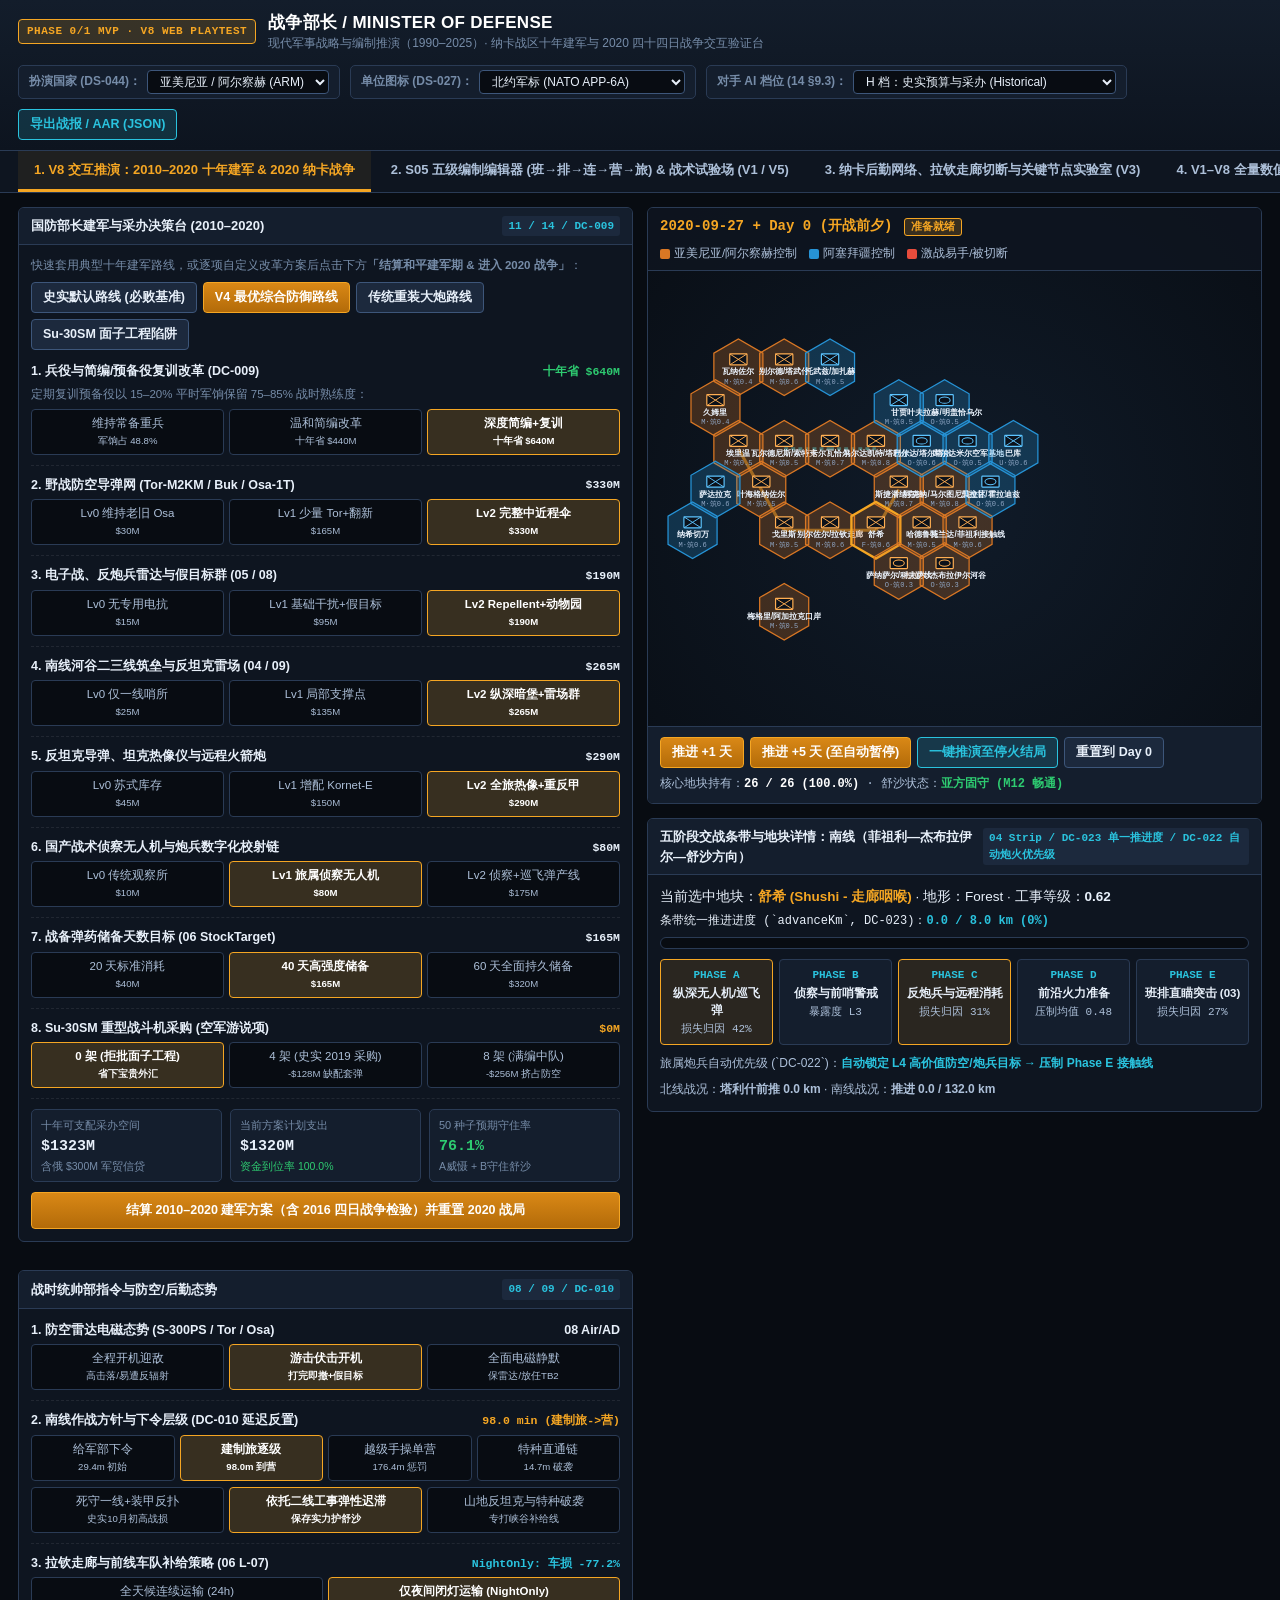
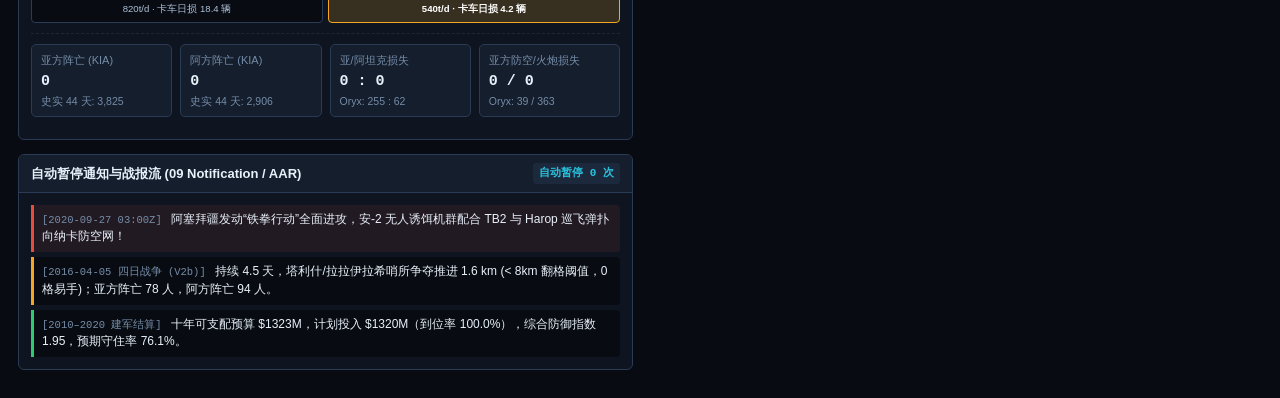
==== commit 954ab598: "feat(s05): add interactive 5-echelon TO&E recursive tree editor (Squad->Platoon->Company->Battalion-" ====
--- a/index.html
+++ b/index.html
@@ -50,7 +50,7 @@
   <!-- Navigation Tabs -->
   <nav class="nav-tabs">
     <button class="nav-tab active" data-tab="tab-v8-campaign">1. V8 交互推演：2010–2020 十年建军 & 2020 纳卡战争</button>
-    <button class="nav-tab" data-tab="tab-proving-ground">2. Phase 0 编制试验场 & 班排战术沙盒 (V1 / V5)</button>
+    <button class="nav-tab" data-tab="tab-proving-ground">2. S05 五级编制编辑器 (班→排→连→营→旅) & 战术试验场 (V1 / V5)</button>
     <button class="nav-tab" data-tab="tab-logistics-lab">3. 纳卡后勤网络、拉钦走廊切断与关键节点实验室 (V3)</button>
     <button class="nav-tab" data-tab="tab-validation-suite">4. V1–V8 全量数值验证报告与自动审计台</button>
   </nav>
@@ -399,9 +399,130 @@
   </main>
 
   <!-- ===================================================================== -->
-  <!-- TAB 2: PHASE 0 PROVING GROUND & SQUAD COMBAT SANDBOX (V1 & V5)        -->
+  <!-- TAB 2: S05 MULTI-ECHELON TO&E EDITOR + PHASE 0 PROVING GROUND (V1/V5) -->
   <!-- ===================================================================== -->
   <section id="tab-proving-ground" class="tab-view">
+    <!-- S05: 5-Echelon Recursive TO&E Template Editor (Squad -> Platoon -> Company -> Battalion -> Brigade) -->
+    <div class="wargame-grid" style="margin-bottom:14px;">
+      <!-- Column 1: Multi-Echelon Template Library -->
+      <div>
+        <div class="panel">
+          <div class="panel-header">
+            <span>S05 五级编制模板库 (班→排→连→营→旅/团)</span>
+            <span class="tag" id="toe-lib-count">81 模板</span>
+          </div>
+          <div class="panel-body">
+            <div style="display:grid;grid-template-columns:1fr 1fr;gap:6px;margin-bottom:8px;">
+              <div>
+                <label style="font-size:11px;color:var(--text-2);">所属国家模板库:</label>
+                <select id="toe-select-country" style="width:100%;padding:5px;margin-top:2px;">
+                  <option value="ARM">亚美尼亚 / 纳卡 (ARM · 81)</option>
+                  <option value="AZE">阿塞拜疆 (AZE · 83)</option>
+                </select>
+              </div>
+              <div>
+                <label style="font-size:11px;color:var(--text-2);">按编制层级筛选 (`OrgLevel`):</label>
+                <select id="toe-select-level" style="width:100%;padding:5px;margin-top:2px;">
+                  <option value="ALL">全部层级 (旅→营→连→排→班)</option>
+                  <option value="brigade">【旅/团级 Brigade】 (编组模板)</option>
+                  <option value="battalion">【营级 Battalion】 (最小作战单位)</option>
+                  <option value="company">【连级 Company】 (条带交战单元)</option>
+                  <option value="platoon">【排级 Platoon】 (战术分队)</option>
+                  <option value="squad">【班级 Squad】 (底层人员与武器槽)</option>
+                </select>
+              </div>
+            </div>
+            <div style="margin-bottom:8px;">
+              <input type="text" id="toe-search-input" placeholder="搜索模板名称或 ID (如: 摩步团 / bmp / atgm)..." style="width:100%;padding:6px 8px;background:var(--bg-2);border:1px solid var(--border);color:var(--text-0);border-radius:4px;font-size:12px;" />
+            </div>
+            <div id="toe-template-list" style="max-height:390px;overflow-y:auto;display:flex;flex-direction:column;gap:4px;"></div>
+          </div>
+        </div>
+      </div>
+
+      <!-- Column 2: Active Echelon Structure Editor & Recursive Lower-Echelon Tree Inspector -->
+      <div>
+        <div class="panel">
+          <div class="panel-header">
+            <span id="toe-editor-title">当前编制模板检视与递归树编辑器</span>
+            <span class="tag" id="toe-editor-badge">BRIGADE · 旅/团</span>
+          </div>
+          <div class="panel-body">
+            <!-- Breadcrumb navigation trail for drilling down Brigade -> Battalion -> Company -> Platoon -> Squad -->
+            <div id="toe-breadcrumb" style="background:var(--bg-2);border:1px solid var(--border);border-radius:4px;padding:6px 10px;margin-bottom:10px;font-size:12px;display:flex;align-items:center;flex-wrap:wrap;gap:4px;"></div>
+
+            <!-- Template meta header & reset button -->
+            <div style="display:flex;justify-content:space-between;align-items:center;gap:8px;margin-bottom:10px;padding-bottom:8px;border-bottom:1px solid var(--border);">
+              <div>
+                <div style="font-size:14px;font-weight:700;color:var(--text-0);" id="toe-cur-name">—</div>
+                <div style="font-size:11.5px;color:var(--text-2);font-family:var(--font-mono);" id="toe-cur-meta">—</div>
+              </div>
+              <div style="display:flex;gap:6px;">
+                <button class="btn" id="btn-toe-expand-all" style="font-size:11px;padding:4px 8px;">展开全部低层级树</button>
+                <button class="btn" id="btn-toe-reset" style="font-size:11px;padding:4px 8px;">恢复预设默认值</button>
+              </div>
+            </div>
+
+            <!-- Dynamic Editor Container (shows Children + Recursive Tree for Platoon..Brigade, OR Personnel + Weapon Slots for Squad) -->
+            <div id="toe-editor-main" style="max-height:380px;overflow-y:auto;padding-right:4px;"></div>
+          </div>
+        </div>
+      </div>
+
+      <!-- Column 3: Recursive Roll-up Totals (GetTotals), Upward Propagation (ImpactReport) & Auto-Checks (RunChecks) -->
+      <div>
+        <div class="panel">
+          <div class="panel-header">
+            <span>全层级递归汇总、向上传导提示 &amp; 自动检查</span>
+            <span class="tag">01 F1 / F2 / F3 / DC-005</span>
+          </div>
+          <div class="panel-body" style="max-height:475px;overflow-y:auto;">
+            <div class="kpi-grid" style="margin-bottom:10px;">
+              <div class="kpi-card">
+                <div class="kpi-label">递归展开总人数</div>
+                <div class="kpi-val" id="toe-total-men" style="color:var(--accent-cyan);">0</div>
+                <div class="kpi-sub" id="toe-total-men-diff">基准预设值</div>
+              </div>
+              <div class="kpi-card">
+                <div class="kpi-label">展开底层班总数</div>
+                <div class="kpi-val" id="toe-total-squads">0 班</div>
+                <div class="kpi-sub" id="toe-cmd-load">指挥负荷 —</div>
+              </div>
+              <div class="kpi-card">
+                <div class="kpi-label">整编组织度代价 (DC-005)</div>
+                <div class="kpi-val" id="toe-reorg-cost" style="color:var(--accent-green);">0.0%</div>
+                <div class="kpi-sub">武器熟练度 0 损失</div>
+              </div>
+            </div>
+
+            <!-- Auto-Checks (F3 RunChecks) -->
+            <div class="control-group">
+              <div class="control-title">
+                <span>1. 编制合理性自动检查 (`RunChecks` · F3)</span>
+              </div>
+              <div id="toe-checks-box" style="display:flex;flex-direction:column;gap:4px;font-size:12px;"></div>
+            </div>
+
+            <!-- Upward Propagation (F2 BuildImpact: which higher-echelon templates use this template) -->
+            <div class="control-group">
+              <div class="control-title">
+                <span>2. 向上传导链：引用本模板的上级部队 (`F2 Impact`)</span>
+              </div>
+              <div id="toe-ancestors-box" style="font-size:12px;color:var(--text-1);display:flex;flex-direction:column;gap:4px;"></div>
+            </div>
+
+            <!-- Rolled-up Equipment Slots & Model Bindings -->
+            <div class="control-group">
+              <div class="control-title">
+                <span>3. 递归展开全层级武器/车辆需求汇总 (`GetTotals`)</span>
+              </div>
+              <div id="toe-slots-summary" style="font-size:11.5px;"></div>
+            </div>
+          </div>
+        </div>
+      </div>
+    </div>
+
     <div class="wargame-grid">
       <!-- Left: Template & Echelon Designer -->
       <div>
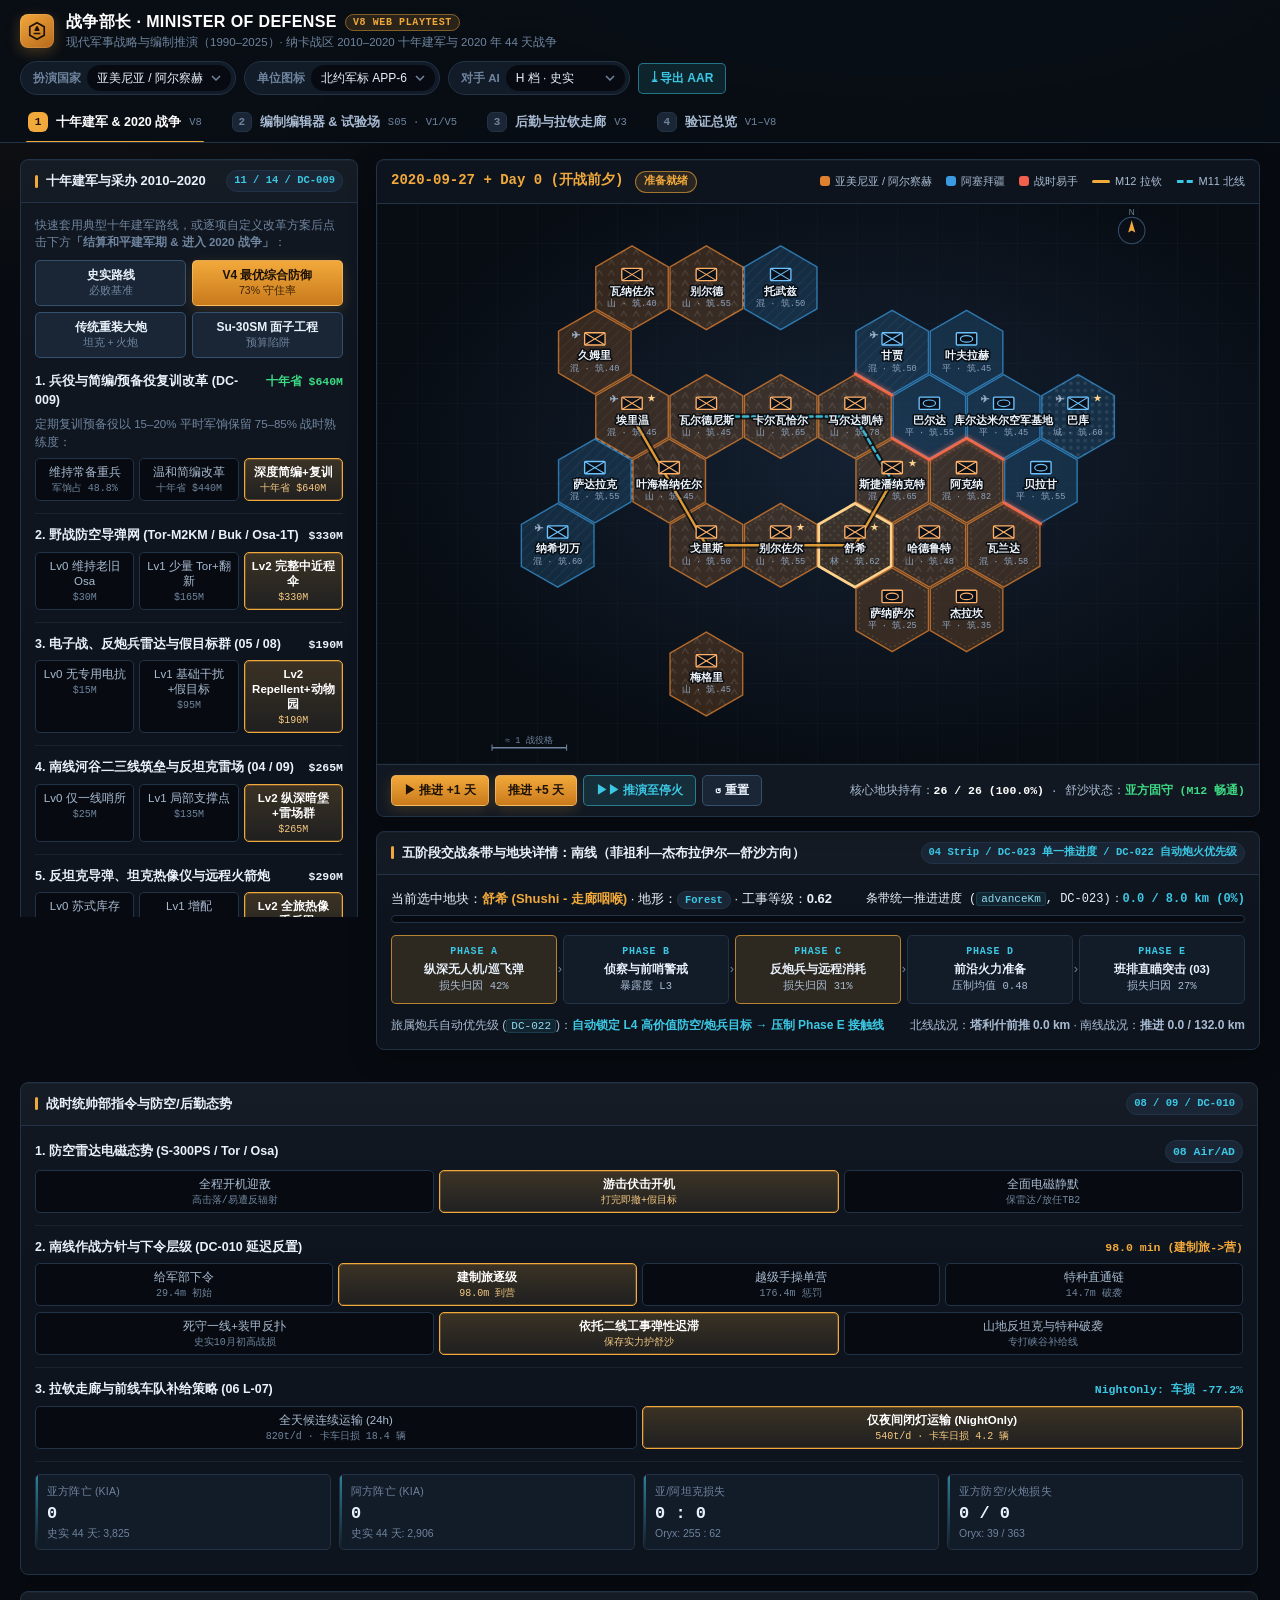
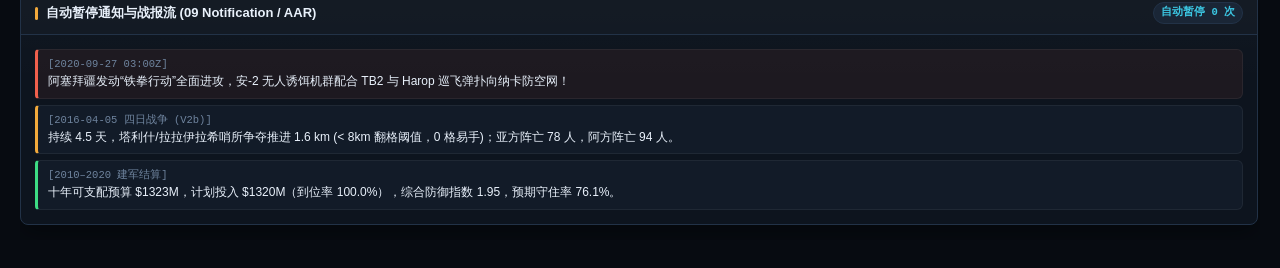
==== commit 60f0264e: "ui(v8): polish web prototype — sticky chrome, fixed hex geometry + front line/axes/tooltips, TO&E bi" ====
--- a/index.html
+++ b/index.html
@@ -7,53 +7,57 @@
   <link rel="stylesheet" href="styles.css" />
 </head>
 <body>
+  <div class="app-chrome">
   <!-- Top Command Header -->
   <header class="top-header">
     <div class="brand-group">
-      <span class="brand-badge">PHASE 0/1 MVP · V8 WEB PLAYTEST</span>
-      <div>
-        <div class="brand-title">战争部长 / MINISTER OF DEFENSE</div>
-        <div class="brand-subtitle">现代军事战略与编制推演（1990–2025）· 纳卡战区十年建军与 2020 四十四日战争交互验证台</div>
+      <div class="brand-mark" aria-hidden="true">
+        <svg viewBox="0 0 24 24"><path d="M12 2l8.66 5v10L12 22l-8.66-5V7z" fill="none" stroke="#1b1105" stroke-width="2"/><path d="M12 7l2 4h-4zM8 15h8" stroke="#1b1105" stroke-width="2" fill="#1b1105" stroke-linejoin="round"/></svg>
+      </div>
+      <div style="min-width:0;">
+        <div class="brand-title">战争部长 · MINISTER OF DEFENSE<span class="brand-badge">V8 WEB PLAYTEST</span></div>
+        <div class="brand-subtitle">现代军事战略与编制推演（1990–2025）· 纳卡战区 2010–2020 十年建军与 2020 年 44 天战争</div>
       </div>
     </div>
 
     <div class="top-controls">
       <div class="ctrl-pill">
-        <label for="select-player-country">扮演国家 (DS-044)：</label>
-        <select id="select-player-country">
-          <option value="ARM">亚美尼亚 / 阿尔察赫 (ARM)</option>
-          <option value="AZE">阿塞拜疆 (AZE)</option>
+        <label for="select-player-country">扮演国家</label>
+        <select id="select-player-country" title="DS-044：争议地名按扮演国家显示">
+          <option value="ARM">亚美尼亚 / 阿尔察赫</option>
+          <option value="AZE">阿塞拜疆</option>
         </select>
       </div>
 
       <div class="ctrl-pill">
-        <label for="select-icon-style">单位图标 (DS-027)：</label>
-        <select id="select-icon-style">
-          <option value="NatoApp6">北约军标 (NATO APP-6A)</option>
-          <option value="Silhouette">装备剪影 (Wargame Silhouette)</option>
+        <label for="select-icon-style">单位图标</label>
+        <select id="select-icon-style" title="DS-027">
+          <option value="NatoApp6">北约军标 APP-6</option>
+          <option value="Silhouette">装备剪影</option>
         </select>
       </div>
 
       <div class="ctrl-pill">
-        <label for="select-aze-ai-tier">对手 AI 档位 (14 §9.3)：</label>
-        <select id="select-aze-ai-tier">
-          <option value="H">H 档：史实预算与采办 (Historical)</option>
-          <option value="P">P 档：合理自适应 AI (Plausible)</option>
-          <option value="B">B 档：理性最优针对回应 (Best-Response)</option>
+        <label for="select-aze-ai-tier">对手 AI</label>
+        <select id="select-aze-ai-tier" title="14 §9.3">
+          <option value="H">H 档 · 史实</option>
+          <option value="P">P 档 · 自适应</option>
+          <option value="B">B 档 · 最优针对</option>
         </select>
       </div>
 
-      <button class="btn btn-cyan" id="btn-export-aar">导出战报 / AAR (JSON)</button>
+      <button class="btn btn-cyan" id="btn-export-aar">⤓ 导出 AAR</button>
     </div>
   </header>
 
   <!-- Navigation Tabs -->
   <nav class="nav-tabs">
-    <button class="nav-tab active" data-tab="tab-v8-campaign">1. V8 交互推演：2010–2020 十年建军 & 2020 纳卡战争</button>
-    <button class="nav-tab" data-tab="tab-proving-ground">2. S05 五级编制编辑器 (班→排→连→营→旅) & 战术试验场 (V1 / V5)</button>
-    <button class="nav-tab" data-tab="tab-logistics-lab">3. 纳卡后勤网络、拉钦走廊切断与关键节点实验室 (V3)</button>
-    <button class="nav-tab" data-tab="tab-validation-suite">4. V1–V8 全量数值验证报告与自动审计台</button>
+    <button class="nav-tab active" data-tab="tab-v8-campaign"><span class="tab-num">1</span>十年建军 & 2020 战争<span class="tab-sub">V8</span></button>
+    <button class="nav-tab" data-tab="tab-proving-ground"><span class="tab-num">2</span>编制编辑器 & 试验场<span class="tab-sub">S05 · V1/V5</span></button>
+    <button class="nav-tab" data-tab="tab-logistics-lab"><span class="tab-num">3</span>后勤与拉钦走廊<span class="tab-sub">V3</span></button>
+    <button class="nav-tab" data-tab="tab-validation-suite"><span class="tab-num">4</span>验证总览<span class="tab-sub">V1–V8</span></button>
   </nav>
+  </div>
 
   <!-- ===================================================================== -->
   <!-- TAB 1: V8 INTERACTIVE CAMPAIGN & 2020 WAR PLAYTEST                    -->
@@ -61,21 +65,21 @@
   <main id="tab-v8-campaign" class="tab-view active">
     <div class="wargame-grid">
       <!-- LEFT COLUMN: Minister of Defense Strategic & Peacetime Build-up -->
-      <div>
-        <div class="panel">
-          <div class="panel-header">
-            <span>国防部长建军与采办决策台 (2010–2020)</span>
+      <div class="col-sticky">
+        <div class="panel">
+          <div class="panel-header">
+            <span>十年建军与采办 2010–2020</span>
             <span class="tag">11 / 14 / DC-009</span>
           </div>
           <div class="panel-body">
             <div class="control-desc" style="margin-bottom:8px;">
               快速套用典型十年建军路线，或逐项自定义改革方案后点击下方<strong>「结算和平建军期 &amp; 进入 2020 战争」</strong>：
             </div>
-            <div class="btn-row" style="margin-bottom:12px;">
-              <button class="btn" data-preset="historical">史实默认路线 (必败基准)</button>
-              <button class="btn btn-primary" data-preset="optimal">V4 最优综合防御路线</button>
-              <button class="btn" data-preset="armor_heavy">传统重装大炮路线</button>
-              <button class="btn" data-preset="su30_trap">Su-30SM 面子工程陷阱</button>
+            <div class="preset-grid">
+              <button class="btn" data-preset="historical">史实路线<br/><small>必败基准</small></button>
+              <button class="btn btn-primary" data-preset="optimal">V4 最优综合防御<br/><small style="color:#3a2405;">73% 守住率</small></button>
+              <button class="btn" data-preset="armor_heavy">传统重装大炮<br/><small>坦克 + 火炮</small></button>
+              <button class="btn" data-preset="su30_trap">Su-30SM 面子工程<br/><small>预算陷阱</small></button>
             </div>
 
             <!-- 1. DC-009 Readiness & Reserve Reform -->
@@ -222,24 +226,29 @@
               <span id="map-status-badge" class="badge-warn" style="margin-left:8px;">等待开战命令</span>
             </div>
             <div class="legend-items">
-              <span><i class="legend-dot" style="background:var(--arm-color);"></i>亚美尼亚/阿尔察赫控制</span>
-              <span><i class="legend-dot" style="background:var(--aze-color);"></i>阿塞拜疆控制</span>
-              <span><i class="legend-dot" style="background:#e74c3c;"></i>激战易手/被切断</span>
+              <span><i class="legend-dot" style="background:var(--arm-color);"></i>亚美尼亚 / 阿尔察赫</span>
+              <span><i class="legend-dot" style="background:var(--aze-color);"></i>阿塞拜疆</span>
+              <span><i class="legend-dot" style="background:var(--accent-red);"></i>战时易手</span>
+              <span><i class="legend-line" style="border-color:#f2a93b;"></i>M12 拉钦</span>
+              <span><i class="legend-line" style="border-color:#3cc8e4;border-top-style:dashed;"></i>M11 北线</span>
             </div>
           </div>
 
           <!-- Interactive SVG Hex Map -->
-          <svg id="nk-hex-svg" viewBox="0 0 780 450" xmlns="http://www.w3.org/2000/svg"></svg>
+          <div class="map-stage" id="map-stage">
+            <svg id="nk-hex-svg" viewBox="0 0 780 450" xmlns="http://www.w3.org/2000/svg"></svg>
+            <div class="map-tip" id="map-tip"></div>
+          </div>
 
           <!-- Operational Time Step Bar -->
-          <div style="padding:10px 12px;background:var(--bg-2);border-top:1px solid var(--border);display:flex;justify-content:space-between;align-items:center;flex-wrap:wrap;gap:8px;">
+          <div class="map-footer">
             <div class="btn-row" style="margin-top:0;">
-              <button class="btn btn-primary" id="btn-step-1d">推进 +1 天</button>
-              <button class="btn btn-primary" id="btn-step-5d">推进 +5 天 (至自动暂停)</button>
-              <button class="btn btn-cyan" id="btn-run-full-war">一键推演至停火结局</button>
-              <button class="btn" id="btn-reset-war">重置到 Day 0</button>
-            </div>
-            <div style="font-family:var(--font-mono);font-size:12px;color:var(--text-1);">
+              <button class="btn btn-primary" id="btn-step-1d">▶ 推进 +1 天</button>
+              <button class="btn btn-primary" id="btn-step-5d">推进 +5 天</button>
+              <button class="btn btn-cyan" id="btn-run-full-war">▶▶ 推演至停火</button>
+              <button class="btn" id="btn-reset-war">↺ 重置</button>
+            </div>
+            <div class="stats">
               核心地块持有：<strong id="lbl-core-tiles-held" style="color:#fff;">26 / 26 (100%)</strong> ·
               舒沙状态：<strong id="lbl-shusha-status" style="color:var(--accent-green);">亚方固守</strong>
             </div>
@@ -306,7 +315,7 @@
       </div>
 
       <!-- RIGHT COLUMN: Wartime Orders, DC-010 Command Latency, Air/AD Posture & Battle Ledger -->
-      <div>
+      <div class="col-sticky">
         <!-- Wartime Operational Orders & Air Defense Posture -->
         <div class="panel">
           <div class="panel-header">
@@ -489,9 +498,9 @@
                 <div class="kpi-sub" id="toe-cmd-load">指挥负荷 —</div>
               </div>
               <div class="kpi-card">
-                <div class="kpi-label">整编组织度代价 (DC-005)</div>
+                <div class="kpi-label">整编组织度代价</div>
                 <div class="kpi-val" id="toe-reorg-cost" style="color:var(--accent-green);">0.0%</div>
-                <div class="kpi-sub">武器熟练度 0 损失</div>
+                <div class="kpi-sub">DC-005 · 熟练度不损失</div>
               </div>
             </div>
 
@@ -641,8 +650,8 @@
       <div>
         <div class="panel">
           <div class="panel-header">
-            <span>16 典型编制（8 历史 + 8 邪道）全地形胜率榜 (V5)</span>
-            <span class="badge-pass">ALL PASS</span>
+            <span>16 典型编制全地形胜率榜（8 历史 + 8 邪道）</span>
+            <span class="badge-warn" id="v5-status-badge">V5</span>
           </div>
           <div class="panel-body" style="max-height:460px;overflow-y:auto;">
             <table class="data-table" id="tbl-v5-templates">
@@ -721,10 +730,17 @@
       <div>
         <div class="panel">
           <div class="panel-header">
-            <span>被切断营 10 日弹药/给养/饥饿减员曲线 (06 §8 T6 精确对标)</span>
-            <span class="badge-pass">T6 EXACT MATCH</span>
-          </div>
-          <div class="panel-body">
+            <span>被切断营 10 日弹药 / 给养 / 减员曲线</span>
+            <span class="tag">06 §8 · T6</span>
+          </div>
+          <div class="panel-body">
+            <div class="chart-legend">
+              <span><i class="legend-dot" style="background:var(--accent-cyan);"></i>圈内剩余弹药 (t)</span>
+              <span><i class="legend-line" style="border-color:var(--accent-red);"></i>每营累计非战斗减员</span>
+              <span><i class="legend-line" style="border-color:var(--accent-amber);border-top-style:dashed;"></i>疲劳下限 ×100</span>
+            </div>
+            <svg id="chart-v3-cutoff" class="chart-box" viewBox="0 0 560 230"></svg>
+            <div style="height:10px;"></div>
             <table class="data-table" id="tbl-v3-cutoff">
               <thead>
                 <tr>
@@ -775,8 +791,8 @@
   <section id="tab-validation-suite" class="tab-view">
     <div class="panel">
       <div class="panel-header">
-        <span>V1–V8 全量验证套件汇总与一键浏览器端自检 (All 8 Validation Suites)</span>
-        <button class="btn btn-primary" id="btn-run-v8-selfcheck">运行 V8 网页交互完整性自检</button>
+        <span>V1–V8 验证套件总览</span>
+        <button class="btn btn-primary" id="btn-run-v8-selfcheck">▶ 运行网页自检（史实 vs 最优）</button>
       </div>
       <div class="panel-body">
         <div class="kpi-grid" id="val-summary-cards"></div>
@@ -792,11 +808,13 @@
           </thead>
           <tbody></tbody>
         </table>
+        <div class="selfcheck-box" id="selfcheck-box"></div>
       </div>
     </div>
   </section>
 
   <script src="data_bundle.js"></script>
   <script src="sim_engine.js"></script>
+  <div class="toast-host" id="toast-host"></div>
 </body>
 </html>
--- a/styles.css
+++ b/styles.css
@@ -1,132 +1,185 @@
+/* =========================================================================
+   Minister of Defense — V8 Web Playtest · visual system
+   Dark "operations room" theme. Class names are shared with index.html and
+   sim_engine.js; keep them stable when editing.
+   ========================================================================= */
 :root {
-  --bg-0: #080c12;
-  --bg-1: #0e1520;
-  --bg-2: #141e2d;
-  --bg-3: #1c293d;
-  --border: #2a3b55;
-  --border-bright: #3d567a;
-  --text-0: #e8f0fa;
-  --text-1: #adc0d9;
-  --text-2: #768ca8;
-  --accent-amber: #f5a623;
-  --accent-cyan: #2ac3de;
-  --accent-green: #2ecc71;
-  --accent-red: #e74c3c;
-  --accent-purple: #9b59b6;
-  --arm-color: #d97724;
-  --arm-fill: rgba(217, 119, 36, 0.28);
-  --aze-color: #2693d6;
-  --aze-fill: rgba(38, 147, 214, 0.28);
-  --font-sans: -apple-system, BlinkMacSystemFont, "Segoe UI", "PingFang SC", "Microsoft YaHei", sans-serif;
-  --font-mono: "SFMono-Regular", Consolas, "Liberation Mono", Menlo, monospace;
-}
-
-* {
-  box-sizing: border-box;
-  margin: 0;
-  padding: 0;
-}
+  --bg-0: #070b11;
+  --bg-1: #0d141e;
+  --bg-2: #121b28;
+  --bg-3: #1a2636;
+  --bg-hover: #1f2d40;
+  --border: #223247;
+  --border-soft: rgba(255, 255, 255, 0.06);
+  --border-bright: #34506f;
+  --text-0: #e9f1fb;
+  --text-1: #a9bbd2;
+  --text-2: #6f849e;
+  --accent-amber: #f2a93b;
+  --accent-amber-soft: rgba(242, 169, 59, 0.14);
+  --accent-cyan: #3cc8e4;
+  --accent-cyan-soft: rgba(60, 200, 228, 0.12);
+  --accent-green: #3ddc84;
+  --accent-red: #f0604d;
+  --accent-purple: #a77bdb;
+  --arm-color: #e0812f;
+  --arm-fill: rgba(224, 129, 47, 0.22);
+  --aze-color: #3a9be0;
+  --aze-fill: rgba(58, 155, 224, 0.22);
+  --radius: 8px;
+  --radius-sm: 5px;
+  --shadow: 0 1px 0 rgba(255, 255, 255, 0.03) inset, 0 8px 24px rgba(0, 0, 0, 0.35);
+  --font-sans: -apple-system, BlinkMacSystemFont, "Segoe UI", "PingFang SC", "Hiragino Sans GB", "Microsoft YaHei", sans-serif;
+  --font-mono: "JetBrains Mono", "SFMono-Regular", Menlo, Consolas, "Liberation Mono", monospace;
+  --header-h: 118px;
+}
+
+* { box-sizing: border-box; margin: 0; padding: 0; }
+
+html { scroll-behavior: smooth; }
 
 body {
-  background: var(--bg-0);
+  background:
+    radial-gradient(1200px 600px at 70% -10%, rgba(60, 200, 228, 0.06), transparent 60%),
+    radial-gradient(900px 500px at 0% 0%, rgba(242, 169, 59, 0.05), transparent 60%),
+    var(--bg-0);
   color: var(--text-0);
   font-family: var(--font-sans);
-  font-size: 13.5px;
-  line-height: 1.48;
+  font-size: 13px;
+  line-height: 1.5;
   min-height: 100vh;
   display: flex;
   flex-direction: column;
-}
-
-/* Top Command Header */
-.top-header {
-  background: linear-gradient(180deg, #131d2b 0%, #0d141f 100%);
-  border-bottom: 1px solid var(--border);
-  padding: 10px 18px;
-  display: flex;
-  align-items: center;
-  justify-content: space-between;
-  flex-wrap: wrap;
-  gap: 12px;
+  -webkit-font-smoothing: antialiased;
+  font-variant-numeric: tabular-nums;
+}
+
+::selection { background: rgba(60, 200, 228, 0.3); }
+
+/* Scrollbars */
+* { scrollbar-width: thin; scrollbar-color: #2a3c55 transparent; }
+::-webkit-scrollbar { width: 8px; height: 8px; }
+::-webkit-scrollbar-thumb { background: #26374e; border-radius: 8px; border: 2px solid transparent; background-clip: padding-box; }
+::-webkit-scrollbar-thumb:hover { background: #34506f; background-clip: padding-box; }
+::-webkit-scrollbar-track { background: transparent; }
+
+code, .code {
+  font-family: var(--font-mono);
+  font-size: 0.92em;
+  background: rgba(60, 200, 228, 0.09);
+  color: #8fdcef;
+  border: 1px solid rgba(60, 200, 228, 0.16);
+  padding: 0 4px;
+  border-radius: 3px;
+  white-space: nowrap;
+}
+
+small { font-size: 10.5px; color: var(--text-2); font-weight: 500; }
+
+/* ------------------------------------------------------------------ */
+/* Sticky app chrome: header + nav                                     */
+/* ------------------------------------------------------------------ */
+.app-chrome {
   position: sticky;
   top: 0;
   z-index: 100;
-}
-
-.brand-group {
-  display: flex;
-  align-items: center;
-  gap: 12px;
-}
+  backdrop-filter: blur(10px);
+  -webkit-backdrop-filter: blur(10px);
+  background: rgba(9, 14, 21, 0.86);
+  border-bottom: 1px solid var(--border);
+}
+
+.top-header {
+  padding: 10px 20px 8px;
+  display: flex;
+  align-items: center;
+  justify-content: space-between;
+  flex-wrap: wrap;
+  gap: 10px 16px;
+}
+
+.brand-group { display: flex; align-items: center; gap: 12px; min-width: 0; }
+
+.brand-mark {
+  width: 34px; height: 34px;
+  border-radius: 8px;
+  display: grid; place-items: center;
+  background: linear-gradient(145deg, #f2a93b 0%, #b8681a 100%);
+  box-shadow: 0 0 0 1px rgba(255, 255, 255, 0.12) inset, 0 4px 14px rgba(242, 169, 59, 0.25);
+  flex: none;
+}
+.brand-mark svg { width: 20px; height: 20px; }
 
 .brand-badge {
-  background: rgba(245, 166, 35, 0.16);
-  border: 1px solid var(--accent-amber);
+  background: var(--accent-amber-soft);
+  border: 1px solid rgba(242, 169, 59, 0.45);
   color: var(--accent-amber);
   font-family: var(--font-mono);
   font-weight: 700;
-  font-size: 11px;
-  padding: 3px 8px;
-  border-radius: 4px;
-  letter-spacing: 0.5px;
-}
-
-.brand-title {
-  font-size: 17px;
-  font-weight: 700;
-  letter-spacing: 0.3px;
-  color: #fff;
-}
-
-.brand-subtitle {
-  font-size: 12px;
-  color: var(--text-2);
-}
-
-.top-controls {
-  display: flex;
-  align-items: center;
-  gap: 10px;
-  flex-wrap: wrap;
-}
+  font-size: 10px;
+  padding: 2px 7px;
+  border-radius: 20px;
+  letter-spacing: 0.6px;
+  vertical-align: middle;
+  margin-left: 8px;
+}
+
+.brand-title { font-size: 16px; font-weight: 750; letter-spacing: 0.4px; color: #fff; }
+.brand-subtitle { font-size: 11.5px; color: var(--text-2); white-space: nowrap; overflow: hidden; text-overflow: ellipsis; }
+
+.top-controls { display: flex; align-items: center; gap: 8px; flex-wrap: wrap; }
 
 .ctrl-pill {
   background: var(--bg-2);
   border: 1px solid var(--border);
-  border-radius: 5px;
-  padding: 4px 10px;
+  border-radius: 20px;
+  padding: 3px 4px 3px 12px;
   display: flex;
   align-items: center;
   gap: 6px;
-  font-size: 12px;
-}
-
-.ctrl-pill label {
-  color: var(--text-2);
-  font-weight: 600;
-}
-
-select, button, input[type="range"] {
-  font-family: var(--font-sans);
-}
+  font-size: 11.5px;
+}
+.ctrl-pill label { color: var(--text-2); font-weight: 600; white-space: nowrap; }
+.ctrl-pill select { border-radius: 16px; border-color: transparent; background-color: var(--bg-0); }
+
+select, button, input { font-family: var(--font-sans); }
 
 select {
-  background: var(--bg-0);
+  appearance: none;
+  -webkit-appearance: none;
+  background: var(--bg-0) url("data:image/svg+xml,%3Csvg xmlns='http://www.w3.org/2000/svg' width='10' height='6'%3E%3Cpath d='M1 1l4 4 4-4' fill='none' stroke='%236f849e' stroke-width='1.5'/%3E%3C/svg%3E") no-repeat right 9px center;
   color: var(--text-0);
   border: 1px solid var(--border-bright);
-  border-radius: 4px;
-  padding: 3px 8px;
+  border-radius: var(--radius-sm);
+  padding: 5px 26px 5px 9px;
   font-size: 12px;
   cursor: pointer;
-}
-
-/* Navigation Tabs */
+  max-width: 100%;
+  min-width: 0;
+  text-overflow: ellipsis;
+  transition: border-color 0.15s, box-shadow 0.15s;
+}
+select:hover { border-color: #4a6a8f; }
+select:focus, input:focus, .btn:focus-visible, .radio-pill:focus-visible {
+  outline: none;
+  border-color: var(--accent-cyan);
+  box-shadow: 0 0 0 3px rgba(60, 200, 228, 0.18);
+}
+
+input[type="text"] {
+  background: var(--bg-0);
+  border: 1px solid var(--border-bright);
+  color: var(--text-0);
+  border-radius: var(--radius-sm);
+  padding: 6px 9px;
+  font-size: 12px;
+}
+
+/* Navigation */
 .nav-tabs {
-  background: var(--bg-1);
-  border-bottom: 1px solid var(--border);
-  padding: 0 18px;
-  display: flex;
-  gap: 4px;
+  padding: 0 14px;
+  display: flex;
+  gap: 2px;
   overflow-x: auto;
 }
 
@@ -134,152 +187,179 @@
   background: transparent;
   color: var(--text-1);
   border: none;
-  border-bottom: 3px solid transparent;
-  padding: 10px 16px;
-  font-size: 13px;
+  padding: 9px 14px 10px;
+  font-size: 12.5px;
   font-weight: 600;
   cursor: pointer;
-  transition: all 0.15s ease;
-  white-space: nowrap;
-}
-
-.nav-tab:hover {
-  color: #fff;
-  background: rgba(255, 255, 255, 0.03);
-}
-
-.nav-tab.active {
-  color: var(--accent-amber);
-  border-bottom-color: var(--accent-amber);
-  background: rgba(245, 166, 35, 0.07);
-}
-
-/* Main Tab Views */
-.tab-view {
-  display: none;
-  padding: 14px 18px;
-  flex: 1;
-}
-
-.tab-view.active {
-  display: block;
-}
-
-/* 3-Column Wargame Grid */
+  transition: color 0.15s ease, background 0.15s ease;
+  white-space: nowrap;
+  display: flex;
+  align-items: center;
+  gap: 8px;
+  position: relative;
+  border-radius: 8px 8px 0 0;
+}
+.nav-tab::after {
+  content: "";
+  position: absolute; left: 12px; right: 12px; bottom: -1px; height: 2px;
+  border-radius: 2px;
+  background: var(--accent-amber);
+  transform: scaleX(0);
+  transition: transform 0.2s ease;
+}
+.nav-tab:hover { color: #fff; background: rgba(255, 255, 255, 0.03); }
+.nav-tab.active { color: #fff; }
+.nav-tab.active::after { transform: scaleX(1); }
+
+.tab-num {
+  width: 20px; height: 20px;
+  border-radius: 6px;
+  display: grid; place-items: center;
+  font-family: var(--font-mono);
+  font-size: 11px;
+  background: var(--bg-3);
+  color: var(--text-2);
+  border: 1px solid var(--border);
+}
+.nav-tab.active .tab-num { background: var(--accent-amber); color: #1a1004; border-color: transparent; }
+.tab-sub { font-size: 10.5px; color: var(--text-2); font-weight: 500; font-family: var(--font-mono); }
+
+/* ------------------------------------------------------------------ */
+/* Layout                                                              */
+/* ------------------------------------------------------------------ */
+.tab-view { display: none; padding: 16px 20px 28px; flex: 1; }
+.tab-view.active { display: block; animation: fadeUp 0.28s ease both; }
+
+@keyframes fadeUp {
+  from { opacity: 0; transform: translateY(6px); }
+  to { opacity: 1; transform: none; }
+}
+
 .wargame-grid {
   display: grid;
-  grid-template-columns: 370px minmax(480px, 1fr) 390px;
-  gap: 14px;
+  grid-template-columns: 360px minmax(520px, 1fr) 380px;
+  gap: 16px;
   align-items: start;
 }
-
-@media (max-width: 1360px) {
-  .wargame-grid {
-    grid-template-columns: 1fr 1fr;
-  }
-}
-
-@media (max-width: 920px) {
-  .wargame-grid {
-    grid-template-columns: 1fr;
-  }
-}
-
+.wargame-grid > * { min-width: 0; }
+
+/* Long side columns scroll independently so the map stays in view */
+.col-sticky {
+  position: sticky;
+  top: calc(var(--header-h) + 12px);
+  max-height: calc(100vh - var(--header-h) - 24px);
+  overflow-y: auto;
+  padding-right: 2px;
+}
+
+@media (max-width: 1400px) {
+  .wargame-grid { grid-template-columns: 340px minmax(0, 1fr); }
+  .wargame-grid > :nth-child(3) { grid-column: 1 / -1; }
+}
+@media (max-width: 960px) {
+  .wargame-grid { grid-template-columns: 1fr; }
+  .col-sticky { position: static; max-height: none; }
+  .brand-subtitle { display: none; }
+}
+
+/* Panels */
 .panel {
-  background: var(--bg-1);
-  border: 1px solid var(--border);
-  border-radius: 6px;
+  background: linear-gradient(180deg, rgba(255, 255, 255, 0.015), transparent 40%), var(--bg-1);
+  border: 1px solid var(--border);
+  border-radius: var(--radius);
   overflow: hidden;
-  margin-bottom: 14px;
+  margin-bottom: 16px;
+  box-shadow: var(--shadow);
 }
 
 .panel-header {
-  background: var(--bg-2);
   border-bottom: 1px solid var(--border);
-  padding: 8px 12px;
+  padding: 10px 14px;
   display: flex;
   align-items: center;
   justify-content: space-between;
+  gap: 10px;
   font-weight: 700;
   font-size: 13px;
   color: var(--text-0);
-}
-
-.panel-header .tag {
+  background: rgba(255, 255, 255, 0.015);
+}
+.panel-header > span:first-child {
+  min-width: 0;
+  overflow: hidden;
+  text-overflow: ellipsis;
+  white-space: nowrap;
+  display: flex;
+  align-items: center;
+  gap: 8px;
+}
+.panel-header > span:first-child::before {
+  content: "";
+  width: 3px; height: 13px; border-radius: 2px;
+  background: var(--accent-amber);
+  flex: none;
+}
+
+.tag {
   font-family: var(--font-mono);
-  font-size: 11px;
-  padding: 2px 6px;
-  border-radius: 3px;
+  font-size: 10.5px;
+  padding: 2px 7px;
+  border-radius: 20px;
   background: var(--bg-3);
   color: var(--accent-cyan);
   font-weight: 600;
-}
-
-.panel-body {
-  padding: 12px;
-}
+  white-space: nowrap;
+  border: 1px solid var(--border);
+  flex: none;
+  max-width: 55%;
+  overflow: hidden;
+  text-overflow: ellipsis;
+}
+
+.panel-body { padding: 14px; }
 
 /* Buttons */
 .btn {
   background: var(--bg-3);
   color: var(--text-0);
   border: 1px solid var(--border-bright);
-  border-radius: 4px;
-  padding: 6px 11px;
-  font-size: 12.5px;
+  border-radius: var(--radius-sm);
+  padding: 6px 12px;
+  font-size: 12px;
   font-weight: 600;
   cursor: pointer;
-  transition: all 0.14s ease;
+  transition: background 0.15s, border-color 0.15s, transform 0.08s, box-shadow 0.15s;
   display: inline-flex;
   align-items: center;
   justify-content: center;
-  gap: 5px;
-}
-
-.btn:hover {
-  background: #273852;
-  border-color: var(--accent-cyan);
-}
+  gap: 6px;
+  white-space: nowrap;
+}
+.btn:hover { background: var(--bg-hover); border-color: #4a6a8f; }
+.btn:active { transform: translateY(1px); }
 
 .btn-primary {
-  background: linear-gradient(180deg, #d98816 0%, #b36b09 100%);
-  border-color: #f5a623;
-  color: #fff;
-}
-
-.btn-primary:hover {
-  background: linear-gradient(180deg, #ea9720 0%, #c8790d 100%);
-  border-color: #ffd07b;
-}
-
-.btn-cyan {
-  background: rgba(42, 195, 222, 0.16);
-  border-color: var(--accent-cyan);
-  color: var(--accent-cyan);
-}
-
-.btn-cyan:hover {
-  background: rgba(42, 195, 222, 0.28);
-  color: #fff;
-}
-
-.btn-danger {
-  background: rgba(231, 76, 60, 0.18);
-  border-color: var(--accent-red);
-  color: #ff867a;
-}
-
-.btn-row {
-  display: flex;
-  flex-wrap: wrap;
-  gap: 6px;
-  margin-top: 8px;
-}
-
-/* KPI Stat Strip */
+  background: linear-gradient(180deg, #f2a93b 0%, #c97a1c 100%);
+  border-color: rgba(255, 210, 140, 0.5);
+  color: #1b1105;
+  box-shadow: 0 4px 14px rgba(242, 169, 59, 0.18);
+}
+.btn-primary:hover { background: linear-gradient(180deg, #ffbb55 0%, #d98a28 100%); border-color: #ffd28c; }
+
+.btn-cyan { background: var(--accent-cyan-soft); border-color: rgba(60, 200, 228, 0.5); color: var(--accent-cyan); }
+.btn-cyan:hover { background: rgba(60, 200, 228, 0.22); color: #fff; border-color: var(--accent-cyan); }
+
+.btn-danger { background: rgba(240, 96, 77, 0.14); border-color: var(--accent-red); color: #ff8f80; }
+
+.btn-row { display: flex; flex-wrap: wrap; gap: 6px; margin-top: 8px; }
+
+.preset-grid { display: grid; grid-template-columns: 1fr 1fr; gap: 6px; margin-bottom: 14px; }
+.preset-grid .btn { white-space: normal; text-align: center; line-height: 1.3; padding: 7px 8px; }
+
+/* KPI cards */
 .kpi-grid {
   display: grid;
-  grid-template-columns: repeat(auto-fit, minmax(115px, 1fr));
+  grid-template-columns: repeat(auto-fit, minmax(110px, 1fr));
   gap: 8px;
   margin-bottom: 10px;
 }
@@ -287,57 +367,53 @@
 .kpi-card {
   background: var(--bg-2);
   border: 1px solid var(--border);
-  border-radius: 5px;
-  padding: 7px 9px;
-}
-
-.kpi-label {
-  font-size: 11px;
-  color: var(--text-2);
-}
-
+  border-radius: var(--radius-sm);
+  padding: 9px 11px;
+  position: relative;
+  overflow: hidden;
+}
+.kpi-card::before {
+  content: ""; position: absolute; inset: 0 auto 0 0; width: 2px;
+  background: linear-gradient(180deg, var(--accent-cyan), transparent);
+  opacity: 0.6;
+}
+.kpi-label { font-size: 10.5px; color: var(--text-2); letter-spacing: 0.2px; }
 .kpi-val {
   font-family: var(--font-mono);
-  font-size: 15px;
+  font-size: 17px;
   font-weight: 700;
   color: var(--text-0);
-  margin-top: 2px;
-}
-
-.kpi-sub {
-  font-size: 10.5px;
-  color: var(--text-2);
-  margin-top: 1px;
-}
-
-/* Form Controls & Procurement Items */
+  margin-top: 3px;
+  line-height: 1.25;
+  transition: color 0.2s;
+}
+.kpi-sub { font-size: 10.5px; color: var(--text-2); margin-top: 2px; line-height: 1.35; }
+
+/* Controls */
 .control-group {
-  margin-bottom: 10px;
-  padding-bottom: 10px;
-  border-bottom: 1px dashed rgba(255, 255, 255, 0.08);
-}
-
-.control-group:last-child {
-  border-bottom: none;
-  margin-bottom: 0;
-  padding-bottom: 0;
-}
+  margin-bottom: 12px;
+  padding-bottom: 12px;
+  border-bottom: 1px solid var(--border-soft);
+}
+.control-group:last-child { border-bottom: none; margin-bottom: 0; padding-bottom: 0; }
 
 .control-title {
   display: flex;
   justify-content: space-between;
-  align-items: center;
-  font-weight: 600;
+  align-items: baseline;
+  gap: 8px;
+  font-weight: 650;
   font-size: 12.5px;
-  margin-bottom: 5px;
-  color: var(--text-0);
-}
-
-.control-desc {
+  margin-bottom: 7px;
+  color: var(--text-0);
+}
+.control-title > span:last-child:not(:first-child) {
+  font-family: var(--font-mono);
   font-size: 11.5px;
-  color: var(--text-2);
-  margin-bottom: 6px;
-}
+  white-space: nowrap;
+}
+
+.control-desc { font-size: 11.5px; color: var(--text-2); margin-bottom: 7px; }
 
 .radio-pills {
   display: grid;
@@ -348,245 +424,271 @@
 .radio-pill {
   background: var(--bg-0);
   border: 1px solid var(--border);
-  border-radius: 4px;
-  padding: 5px 6px;
+  border-radius: var(--radius-sm);
+  padding: 6px 6px 5px;
   font-size: 11.5px;
   text-align: center;
   cursor: pointer;
   color: var(--text-1);
-  transition: all 0.12s;
-}
-
-.radio-pill:hover {
-  border-color: var(--border-bright);
-}
-
+  line-height: 1.3;
+  transition: border-color 0.15s, background 0.15s, color 0.15s;
+  user-select: none;
+}
+.radio-pill small { display: block; margin-top: 2px; font-family: var(--font-mono); font-size: 10px; }
+.radio-pill:hover { border-color: #4a6a8f; color: var(--text-0); }
 .radio-pill.selected {
-  background: rgba(245, 166, 35, 0.18);
+  background: linear-gradient(180deg, rgba(242, 169, 59, 0.2), rgba(242, 169, 59, 0.08));
   border-color: var(--accent-amber);
   color: #fff;
   font-weight: 700;
-}
-
-/* Hex Map Container */
+  box-shadow: 0 0 0 1px rgba(242, 169, 59, 0.25) inset;
+}
+.radio-pill.selected small { color: #f6c983; }
+
+/* ------------------------------------------------------------------ */
+/* Hex map                                                             */
+/* ------------------------------------------------------------------ */
 .hex-map-wrap {
-  background: radial-gradient(circle at 50% 50%, #101b29 0%, #090e15 100%);
-  border: 1px solid var(--border);
-  border-radius: 6px;
+  background: var(--bg-1);
+  border: 1px solid var(--border);
+  border-radius: var(--radius);
   position: relative;
   overflow: hidden;
+  box-shadow: var(--shadow);
 }
 
 .hex-map-toolbar {
   display: flex;
   justify-content: space-between;
   align-items: center;
-  padding: 8px 12px;
-  background: rgba(14, 21, 32, 0.9);
+  padding: 10px 14px;
   border-bottom: 1px solid var(--border);
   flex-wrap: wrap;
   gap: 8px;
 }
 
-.legend-items {
-  display: flex;
-  gap: 12px;
+.legend-items { display: flex; gap: 14px; font-size: 11px; color: var(--text-1); flex-wrap: wrap; align-items: center; }
+.legend-dot { display: inline-block; width: 10px; height: 10px; border-radius: 3px; margin-right: 5px; vertical-align: -1px; }
+.legend-line { display: inline-block; width: 18px; height: 0; border-top: 3px solid; margin-right: 5px; vertical-align: 2px; border-radius: 2px; }
+
+.map-stage {
+  position: relative;
+  background:
+    radial-gradient(ellipse at 55% 45%, rgba(30, 50, 75, 0.55) 0%, rgba(7, 11, 17, 0) 70%),
+    repeating-linear-gradient(0deg, rgba(255, 255, 255, 0.018) 0 1px, transparent 1px 40px),
+    repeating-linear-gradient(90deg, rgba(255, 255, 255, 0.018) 0 1px, transparent 1px 40px),
+    #080d14;
+}
+
+#nk-hex-svg { width: 100%; height: auto; min-height: 380px; max-height: 560px; display: block; }
+
+.hex-group { cursor: pointer; }
+.hex-poly { stroke-width: 1.4; transition: filter 0.15s ease, stroke-width 0.15s ease; }
+.hex-group:hover .hex-poly { filter: brightness(1.35); stroke-width: 2.2; }
+.hex-poly.selected { stroke: #ffd28c !important; stroke-width: 2.8; }
+
+.hex-label {
+  font-size: 11px;
+  font-weight: 650;
+  fill: #eef4fc;
+  paint-order: stroke;
+  stroke: rgba(5, 9, 14, 0.85);
+  stroke-width: 3px;
+  stroke-linejoin: round;
+  pointer-events: none;
+}
+.hex-sub { font-size: 8.5px; fill: #8ea3be; font-family: var(--font-mono); pointer-events: none; }
+
+.map-tip {
+  position: absolute;
+  pointer-events: none;
+  min-width: 200px;
+  max-width: 260px;
+  background: rgba(10, 16, 24, 0.96);
+  border: 1px solid var(--border-bright);
+  border-radius: var(--radius-sm);
+  padding: 8px 10px;
   font-size: 11.5px;
   color: var(--text-1);
+  box-shadow: 0 10px 30px rgba(0, 0, 0, 0.5);
+  opacity: 0;
+  transform: translateY(4px);
+  transition: opacity 0.12s, transform 0.12s;
+  z-index: 5;
+}
+.map-tip.show { opacity: 1; transform: none; }
+.map-tip .tip-title { color: #fff; font-weight: 700; font-size: 12.5px; margin-bottom: 4px; }
+.map-tip .tip-row { display: flex; justify-content: space-between; gap: 10px; font-family: var(--font-mono); font-size: 11px; }
+
+.map-footer {
+  padding: 10px 14px;
+  border-top: 1px solid var(--border);
+  display: flex;
+  justify-content: space-between;
+  align-items: center;
   flex-wrap: wrap;
-}
-
-.legend-dot {
-  display: inline-block;
-  width: 10px;
-  height: 10px;
-  border-radius: 2px;
-  margin-right: 4px;
-  vertical-align: middle;
-}
-
-#nk-hex-svg {
-  width: 100%;
-  height: 455px;
-  display: block;
-  cursor: pointer;
-}
-
-.hex-poly {
-  stroke-width: 1.6;
-  transition: all 0.15s ease;
-}
-
-.hex-poly:hover {
-  stroke: #fff !important;
-  stroke-width: 2.5;
-  filter: brightness(1.22);
-}
-
-.hex-poly.selected {
-  stroke: var(--accent-amber) !important;
-  stroke-width: 3.0;
-}
-
-/* 5-Phase Strip Visualizer */
-.strip-phases {
-  display: grid;
-  grid-template-columns: repeat(5, 1fr);
-  gap: 6px;
-  margin: 10px 0;
-}
-
+  gap: 8px;
+  background: rgba(255, 255, 255, 0.015);
+}
+.map-footer .stats { font-family: var(--font-mono); font-size: 11.5px; color: var(--text-1); }
+
+/* 5-phase strip */
+.strip-phases { display: grid; grid-template-columns: repeat(5, 1fr); gap: 6px; margin: 12px 0; }
 .phase-box {
   background: var(--bg-2);
   border: 1px solid var(--border);
-  border-radius: 4px;
-  padding: 7px 6px;
+  border-radius: var(--radius-sm);
+  padding: 8px 6px;
   text-align: center;
-}
-
-.phase-box.active-phase {
-  border-color: var(--accent-amber);
-  background: rgba(245, 166, 35, 0.12);
-}
-
-.phase-code {
-  font-family: var(--font-mono);
-  font-size: 11px;
-  font-weight: 700;
-  color: var(--accent-cyan);
-}
-
-.phase-name {
-  font-size: 11.5px;
-  font-weight: 600;
-  margin: 2px 0;
-}
-
-.phase-stat {
-  font-family: var(--font-mono);
-  font-size: 11px;
-  color: var(--text-1);
-}
-
-/* Progress Bar */
+  position: relative;
+}
+.phase-box:not(:last-child)::after {
+  content: "›"; position: absolute; right: -6px; top: 50%; transform: translateY(-50%);
+  color: var(--text-2); font-size: 13px; z-index: 1;
+}
+.phase-box.active-phase { border-color: rgba(242, 169, 59, 0.7); background: var(--accent-amber-soft); }
+.phase-code { font-family: var(--font-mono); font-size: 10px; font-weight: 700; color: var(--accent-cyan); letter-spacing: 0.8px; }
+.phase-name { font-size: 11.5px; font-weight: 650; margin: 3px 0; line-height: 1.3; }
+.phase-stat { font-family: var(--font-mono); font-size: 10.5px; color: var(--text-1); }
+
+/* Progress */
 .progress-track {
   width: 100%;
-  height: 12px;
+  height: 8px;
   background: var(--bg-0);
   border: 1px solid var(--border);
-  border-radius: 6px;
+  border-radius: 8px;
   overflow: hidden;
-  margin: 5px 0;
-  position: relative;
-}
-
+  margin: 6px 0;
+}
 .progress-fill {
   height: 100%;
-  background: linear-gradient(90deg, #2693d6 0%, #f5a623 100%);
-  transition: width 0.25s ease;
+  background: linear-gradient(90deg, var(--aze-color) 0%, var(--accent-amber) 100%);
+  border-radius: 8px;
+  transition: width 0.35s cubic-bezier(0.2, 0.8, 0.2, 1);
 }
 
 /* Tables */
-.data-table {
-  width: 100%;
-  border-collapse: collapse;
-  font-size: 12px;
-}
-
-.data-table th, .data-table td {
-  padding: 6px 8px;
-  border-bottom: 1px solid rgba(255, 255, 255, 0.06);
-  text-align: left;
-}
-
+.data-table { width: 100%; border-collapse: collapse; font-size: 12px; }
+.data-table th, .data-table td { padding: 7px 9px; border-bottom: 1px solid var(--border-soft); text-align: left; vertical-align: middle; }
 .data-table th {
   color: var(--text-2);
   font-weight: 600;
+  font-size: 11px;
+  letter-spacing: 0.2px;
   background: rgba(255, 255, 255, 0.02);
-}
-
-.data-table td.num, .data-table th.num {
-  text-align: right;
-  font-family: var(--font-mono);
-}
-
-/* Event Feed / Combat Log */
-.event-feed {
-  max-height: 270px;
-  overflow-y: auto;
-  font-size: 12px;
-  display: flex;
-  flex-direction: column;
-  gap: 5px;
-}
-
+  position: sticky; top: 0; z-index: 1;
+  white-space: nowrap;
+}
+.data-table tbody tr { transition: background 0.12s; }
+.data-table tbody tr:hover { background: rgba(255, 255, 255, 0.025); }
+.data-table td.num, .data-table th.num { text-align: right; font-family: var(--font-mono); white-space: nowrap; }
+
+.bar-cell { display: flex; align-items: center; gap: 8px; justify-content: flex-end; }
+.bar-cell .bar { height: 6px; border-radius: 6px; background: currentColor; opacity: 0.85; }
+.bar-cell .bar-bg { width: 70px; height: 6px; border-radius: 6px; background: rgba(255, 255, 255, 0.06); display: flex; justify-content: flex-end; overflow: hidden; }
+
+/* Event feed */
+.event-feed { max-height: 300px; overflow-y: auto; font-size: 12px; display: flex; flex-direction: column; gap: 6px; }
 .event-item {
-  background: var(--bg-0);
+  background: var(--bg-2);
+  border: 1px solid var(--border-soft);
   border-left: 3px solid var(--accent-cyan);
-  padding: 6px 8px;
-  border-radius: 0 4px 4px 0;
-}
-
-.event-item.warn {
-  border-left-color: var(--accent-amber);
-}
-
-.event-item.crit {
-  border-left-color: var(--accent-red);
-  background: rgba(231, 76, 60, 0.09);
-}
-
-.event-item.good {
-  border-left-color: var(--accent-green);
-}
-
-.event-time {
+  padding: 7px 10px;
+  border-radius: 4px 6px 6px 4px;
+  line-height: 1.45;
+  animation: fadeUp 0.25s ease both;
+}
+.event-item.warn { border-left-color: var(--accent-amber); }
+.event-item.crit { border-left-color: var(--accent-red); background: rgba(240, 96, 77, 0.07); }
+.event-item.good { border-left-color: var(--accent-green); }
+.event-time { display: block; font-family: var(--font-mono); font-size: 10.5px; color: var(--text-2); margin-bottom: 1px; }
+
+/* Badges */
+.badge-pass, .badge-warn, .badge-fail, .badge-info {
   font-family: var(--font-mono);
   font-size: 10.5px;
-  color: var(--text-2);
-  margin-right: 6px;
-}
-
-/* Status Badges */
-.badge-pass {
-  background: rgba(46, 204, 113, 0.18);
-  border: 1px solid var(--accent-green);
-  color: #58e898;
-  font-family: var(--font-mono);
-  font-size: 11px;
   font-weight: 700;
-  padding: 2px 6px;
-  border-radius: 3px;
-}
-
-.badge-warn {
-  background: rgba(245, 166, 35, 0.18);
-  border: 1px solid var(--accent-amber);
-  color: var(--accent-amber);
-  font-family: var(--font-mono);
-  font-size: 11px;
-  font-weight: 700;
-  padding: 2px 6px;
-  border-radius: 3px;
-}
-
-.badge-fail {
-  background: rgba(231, 76, 60, 0.18);
-  border: 1px solid var(--accent-red);
-  color: #ff7b6b;
-  font-family: var(--font-mono);
-  font-size: 11px;
-  font-weight: 700;
-  padding: 2px 6px;
-  border-radius: 3px;
-}
-
-/* Squad Tactical Canvas */
+  padding: 2px 8px;
+  border-radius: 20px;
+  white-space: nowrap;
+  display: inline-flex;
+  align-items: center;
+  gap: 4px;
+}
+.badge-pass { background: rgba(61, 220, 132, 0.12); border: 1px solid rgba(61, 220, 132, 0.6); color: #6ef0a5; }
+.badge-warn { background: rgba(242, 169, 59, 0.12); border: 1px solid rgba(242, 169, 59, 0.6); color: var(--accent-amber); }
+.badge-fail { background: rgba(240, 96, 77, 0.12); border: 1px solid rgba(240, 96, 77, 0.6); color: #ff8f80; }
+.badge-info { background: var(--accent-cyan-soft); border: 1px solid rgba(60, 200, 228, 0.5); color: var(--accent-cyan); }
+
+/* Charts */
+.chart-box { width: 100%; display: block; }
+.chart-box text { font-family: var(--font-mono); font-size: 10px; fill: var(--text-2); }
+.chart-legend { display: flex; gap: 14px; font-size: 11px; color: var(--text-1); margin-bottom: 6px; flex-wrap: wrap; }
+
+/* Squad canvas */
 #squad-battle-canvas {
   width: 100%;
   height: 360px;
-  background: #091019;
-  border: 1px solid var(--border);
-  border-radius: 5px;
+  background: #081019;
+  border: 1px solid var(--border);
+  border-radius: var(--radius-sm);
   display: block;
 }
+
+/* Validation cards */
+.val-card { cursor: default; }
+.val-card .kpi-val { font-size: 15px; display: flex; align-items: center; gap: 6px; }
+.val-card .val-name { font-size: 11.5px; color: var(--text-0); font-weight: 600; margin-top: 2px; line-height: 1.3; min-height: 30px; }
+
+.selfcheck-box { margin-top: 14px; display: none; }
+.selfcheck-box.show { display: block; animation: fadeUp 0.25s ease both; }
+
+/* Toast */
+.toast-host { position: fixed; right: 18px; bottom: 18px; display: flex; flex-direction: column; gap: 8px; z-index: 200; }
+.toast {
+  background: rgba(13, 20, 30, 0.97);
+  border: 1px solid var(--border-bright);
+  border-left: 3px solid var(--accent-cyan);
+  border-radius: var(--radius-sm);
+  padding: 9px 14px;
+  font-size: 12px;
+  color: var(--text-0);
+  box-shadow: 0 10px 30px rgba(0, 0, 0, 0.5);
+  animation: fadeUp 0.2s ease both;
+  max-width: 360px;
+}
+.toast.good { border-left-color: var(--accent-green); }
+.toast.warn { border-left-color: var(--accent-amber); }
+
+/* TO&E editor */
+.toe-item {
+  padding: 8px 10px;
+  border-radius: var(--radius-sm);
+  cursor: pointer;
+  border: 1px solid var(--border);
+  background: var(--bg-2);
+  display: flex;
+  justify-content: space-between;
+  align-items: center;
+  gap: 8px;
+  transition: border-color 0.12s, background 0.12s;
+}
+.toe-item:hover { border-color: #4a6a8f; background: var(--bg-hover); }
+.toe-item.active { border-color: var(--accent-cyan); background: var(--accent-cyan-soft); }
+.lvl-chip {
+  font-size: 10px;
+  padding: 1px 7px;
+  border-radius: 20px;
+  white-space: nowrap;
+  font-weight: 700;
+  flex: none;
+}
+
+/* --- fit & finish --- */
+select { padding-right: 26px !important; }
+.preset-grid .btn { flex-direction: column; gap: 1px; }
+.preset-grid .btn small { font-weight: 500; }
+.panel-body { overflow-x: auto; }
+.data-table code { white-space: normal; word-break: break-all; }
+.bar-cell .bar-bg { width: 48px; }
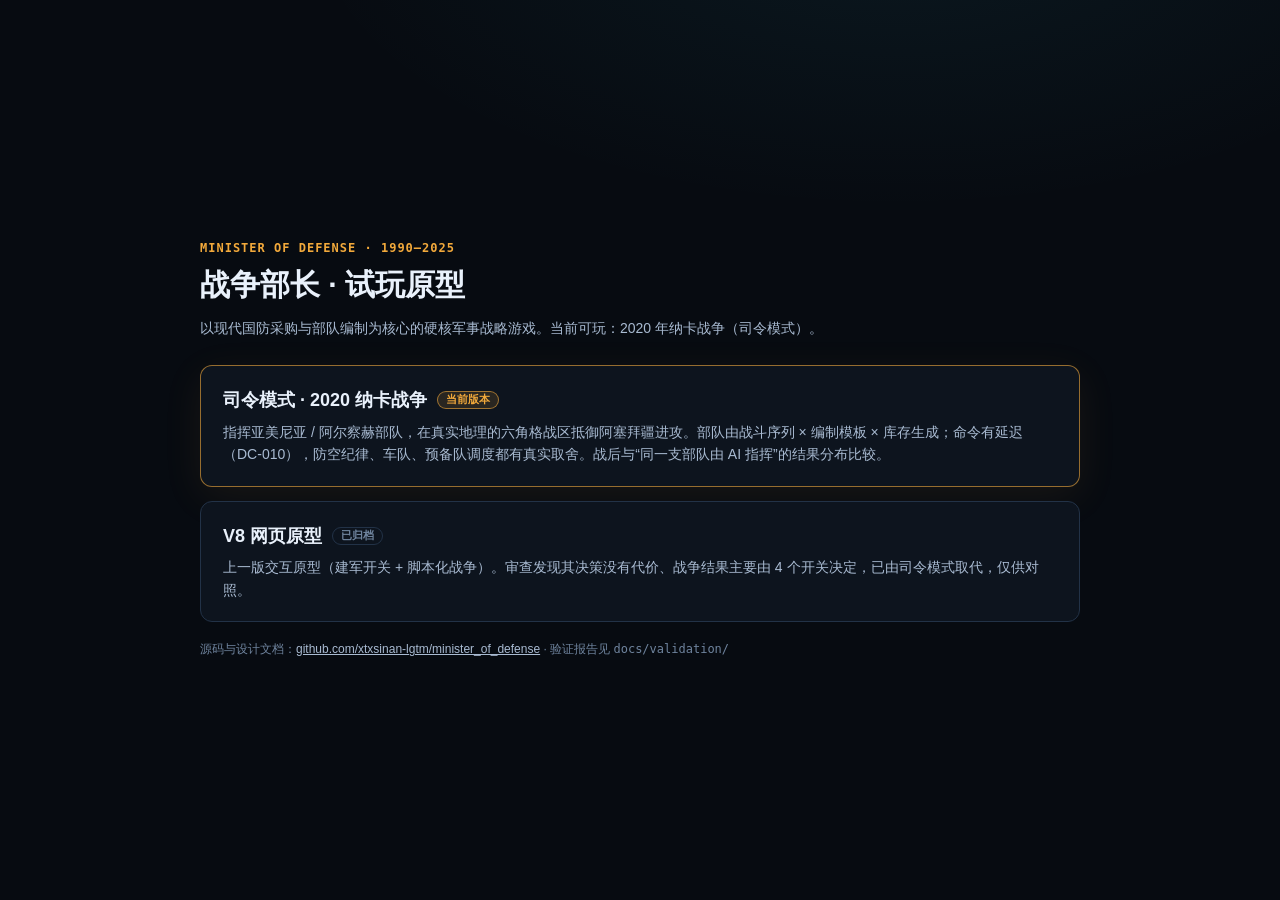
==== commit eed9b5e4: "feat(commander): P1 operational sim (calibrated 20/22 vs 2020 history, n=200) + P2 playable commande" ====
--- a/index.html
+++ b/index.html
@@ -3,818 +3,42 @@
 <head>
   <meta charset="UTF-8" />
   <meta name="viewport" content="width=device-width, initial-scale=1.0" />
-  <title>战争部长 Minister of Defense — V8 交互式网页原型验证与 V1–V7 评测台</title>
-  <link rel="stylesheet" href="styles.css" />
+  <title>战争部长 · Minister of Defense — 试玩原型</title>
+  <style>
+    :root { --bg:#070b11; --card:#0d141e; --b:#223247; --t0:#e9f1fb; --t1:#a9bbd2; --t2:#6f849e; --amber:#f2a93b; }
+    * { box-sizing:border-box; margin:0; padding:0; }
+    body { background: radial-gradient(1000px 500px at 70% -10%, rgba(60,200,228,.07), transparent 60%), var(--bg); color:var(--t0);
+      font:14px/1.6 -apple-system,BlinkMacSystemFont,"Segoe UI","PingFang SC","Microsoft YaHei",sans-serif; min-height:100vh; display:flex; align-items:center; justify-content:center; padding:32px; }
+    .wrap { max-width: 880px; width:100%; }
+    .kicker { font:700 12px Menlo,monospace; color:var(--amber); letter-spacing:1px; }
+    h1 { font-size:30px; margin:6px 0 8px; }
+    .sub { color:var(--t1); margin-bottom:26px; }
+    a.card { display:block; text-decoration:none; color:inherit; background:var(--card); border:1px solid var(--b); border-radius:12px; padding:20px 22px; margin-bottom:14px; transition:border-color .15s, transform .15s; }
+    a.card:hover { border-color:#4a6a8f; transform:translateY(-1px); }
+    a.card.main { border-color:rgba(242,169,59,.6); box-shadow:0 10px 40px rgba(242,169,59,.08); }
+    .card h2 { font-size:18px; display:flex; align-items:center; gap:10px; }
+    .tag { font:700 10.5px Menlo,monospace; padding:1px 8px; border-radius:20px; border:1px solid; }
+    .tag.new { color:var(--amber); border-color:rgba(242,169,59,.6); background:rgba(242,169,59,.12); }
+    .tag.old { color:var(--t2); border-color:var(--b); }
+    .card p { color:var(--t1); margin-top:6px; }
+    .foot { color:var(--t2); font-size:12px; margin-top:18px; }
+    .foot a { color:var(--t1); }
+  </style>
 </head>
 <body>
-  <div class="app-chrome">
-  <!-- Top Command Header -->
-  <header class="top-header">
-    <div class="brand-group">
-      <div class="brand-mark" aria-hidden="true">
-        <svg viewBox="0 0 24 24"><path d="M12 2l8.66 5v10L12 22l-8.66-5V7z" fill="none" stroke="#1b1105" stroke-width="2"/><path d="M12 7l2 4h-4zM8 15h8" stroke="#1b1105" stroke-width="2" fill="#1b1105" stroke-linejoin="round"/></svg>
-      </div>
-      <div style="min-width:0;">
-        <div class="brand-title">战争部长 · MINISTER OF DEFENSE<span class="brand-badge">V8 WEB PLAYTEST</span></div>
-        <div class="brand-subtitle">现代军事战略与编制推演（1990–2025）· 纳卡战区 2010–2020 十年建军与 2020 年 44 天战争</div>
-      </div>
-    </div>
-
-    <div class="top-controls">
-      <div class="ctrl-pill">
-        <label for="select-player-country">扮演国家</label>
-        <select id="select-player-country" title="DS-044：争议地名按扮演国家显示">
-          <option value="ARM">亚美尼亚 / 阿尔察赫</option>
-          <option value="AZE">阿塞拜疆</option>
-        </select>
-      </div>
-
-      <div class="ctrl-pill">
-        <label for="select-icon-style">单位图标</label>
-        <select id="select-icon-style" title="DS-027">
-          <option value="NatoApp6">北约军标 APP-6</option>
-          <option value="Silhouette">装备剪影</option>
-        </select>
-      </div>
-
-      <div class="ctrl-pill">
-        <label for="select-aze-ai-tier">对手 AI</label>
-        <select id="select-aze-ai-tier" title="14 §9.3">
-          <option value="H">H 档 · 史实</option>
-          <option value="P">P 档 · 自适应</option>
-          <option value="B">B 档 · 最优针对</option>
-        </select>
-      </div>
-
-      <button class="btn btn-cyan" id="btn-export-aar">⤓ 导出 AAR</button>
-    </div>
-  </header>
-
-  <!-- Navigation Tabs -->
-  <nav class="nav-tabs">
-    <button class="nav-tab active" data-tab="tab-v8-campaign"><span class="tab-num">1</span>十年建军 & 2020 战争<span class="tab-sub">V8</span></button>
-    <button class="nav-tab" data-tab="tab-proving-ground"><span class="tab-num">2</span>编制编辑器 & 试验场<span class="tab-sub">S05 · V1/V5</span></button>
-    <button class="nav-tab" data-tab="tab-logistics-lab"><span class="tab-num">3</span>后勤与拉钦走廊<span class="tab-sub">V3</span></button>
-    <button class="nav-tab" data-tab="tab-validation-suite"><span class="tab-num">4</span>验证总览<span class="tab-sub">V1–V8</span></button>
-  </nav>
+  <div class="wrap">
+    <div class="kicker">MINISTER OF DEFENSE · 1990–2025</div>
+    <h1>战争部长 · 试玩原型</h1>
+    <p class="sub">以现代国防采购与部队编制为核心的硬核军事战略游戏。当前可玩：2020 年纳卡战争（司令模式）。</p>
+    <a class="card main" href="web/commander/index.html">
+      <h2>司令模式 · 2020 纳卡战争 <span class="tag new">当前版本</span></h2>
+      <p>指挥亚美尼亚 / 阿尔察赫部队，在真实地理的六角格战区抵御阿塞拜疆进攻。部队由战斗序列 × 编制模板 × 库存生成；命令有延迟（DC-010），防空纪律、车队、预备队调度都有真实取舍。战后与“同一支部队由 AI 指挥”的结果分布比较。</p>
+    </a>
+    <a class="card" href="web/v8_playtest/index.html">
+      <h2>V8 网页原型 <span class="tag old">已归档</span></h2>
+      <p>上一版交互原型（建军开关 + 脚本化战争）。审查发现其决策没有代价、战争结果主要由 4 个开关决定，已由司令模式取代，仅供对照。</p>
+    </a>
+    <p class="foot">源码与设计文档：<a href="https://github.com/xtxsinan-lgtm/minister_of_defense">github.com/xtxsinan-lgtm/minister_of_defense</a> · 验证报告见 <code>docs/validation/</code></p>
   </div>
-
-  <!-- ===================================================================== -->
-  <!-- TAB 1: V8 INTERACTIVE CAMPAIGN & 2020 WAR PLAYTEST                    -->
-  <!-- ===================================================================== -->
-  <main id="tab-v8-campaign" class="tab-view active">
-    <div class="wargame-grid">
-      <!-- LEFT COLUMN: Minister of Defense Strategic & Peacetime Build-up -->
-      <div class="col-sticky">
-        <div class="panel">
-          <div class="panel-header">
-            <span>十年建军与采办 2010–2020</span>
-            <span class="tag">11 / 14 / DC-009</span>
-          </div>
-          <div class="panel-body">
-            <div class="control-desc" style="margin-bottom:8px;">
-              快速套用典型十年建军路线，或逐项自定义改革方案后点击下方<strong>「结算和平建军期 &amp; 进入 2020 战争」</strong>：
-            </div>
-            <div class="preset-grid">
-              <button class="btn" data-preset="historical">史实路线<br/><small>必败基准</small></button>
-              <button class="btn btn-primary" data-preset="optimal">V4 最优综合防御<br/><small style="color:#3a2405;">73% 守住率</small></button>
-              <button class="btn" data-preset="armor_heavy">传统重装大炮<br/><small>坦克 + 火炮</small></button>
-              <button class="btn" data-preset="su30_trap">Su-30SM 面子工程<br/><small>预算陷阱</small></button>
-            </div>
-
-            <!-- 1. DC-009 Readiness & Reserve Reform -->
-            <div class="control-group">
-              <div class="control-title">
-                <span>1. 兵役与简编/预备役复训改革 (DC-009)</span>
-                <span id="lbl-payroll-saved" style="color:var(--accent-green);font-family:var(--font-mono);font-size:11.5px;">省 $0M</span>
-              </div>
-              <div class="control-desc">定期复训预备役以 15–20% 平时军饷保留 75–85% 战时熟练度：</div>
-              <div class="radio-pills" id="grp-readiness-reform">
-                <div class="radio-pill" data-val="0">维持常备重兵<br/><small>军饷占 48.8%</small></div>
-                <div class="radio-pill" data-val="1">温和简编改革<br/><small>十年省 $440M</small></div>
-                <div class="radio-pill selected" data-val="2">深度简编+复训<br/><small>十年省 $640M</small></div>
-              </div>
-            </div>
-
-            <!-- 2. SHORAD & SAM -->
-            <div class="control-group">
-              <div class="control-title">
-                <span>2. 野战防空导弹网 (Tor-M2KM / Buk / Osa-1T)</span>
-                <span id="lbl-cost-shorad" style="font-family:var(--font-mono);font-size:11.5px;">$330M</span>
-              </div>
-              <div class="radio-pills" id="grp-shorad">
-                <div class="radio-pill" data-val="0">Lv0 维持老旧 Osa<br/><small>$30M</small></div>
-                <div class="radio-pill" data-val="1">Lv1 少量 Tor+翻新<br/><small>$165M</small></div>
-                <div class="radio-pill selected" data-val="2">Lv2 完整中近程伞<br/><small>$330M</small></div>
-              </div>
-            </div>
-
-            <!-- 3. EW, Counter-Battery & Decoys -->
-            <div class="control-group">
-              <div class="control-title">
-                <span>3. 电子战、反炮兵雷达与假目标群 (05 / 08)</span>
-                <span id="lbl-cost-ew" style="font-family:var(--font-mono);font-size:11.5px;">$190M</span>
-              </div>
-              <div class="radio-pills" id="grp-ew">
-                <div class="radio-pill" data-val="0">Lv0 无专用电抗<br/><small>$15M</small></div>
-                <div class="radio-pill" data-val="1">Lv1 基础干扰+假目标<br/><small>$95M</small></div>
-                <div class="radio-pill selected" data-val="2">Lv2 Repellent+动物园<br/><small>$190M</small></div>
-              </div>
-            </div>
-
-            <!-- 4. Southern Fortifications & Minefields -->
-            <div class="control-group">
-              <div class="control-title">
-                <span>4. 南线河谷二三线筑垒与反坦克雷场 (04 / 09)</span>
-                <span id="lbl-cost-fort" style="font-family:var(--font-mono);font-size:11.5px;">$265M</span>
-              </div>
-              <div class="radio-pills" id="grp-fort">
-                <div class="radio-pill" data-val="0">Lv0 仅一线哨所<br/><small>$25M</small></div>
-                <div class="radio-pill" data-val="1">Lv1 局部支撑点<br/><small>$135M</small></div>
-                <div class="radio-pill selected" data-val="2">Lv2 纵深暗堡+雷场群<br/><small>$265M</small></div>
-              </div>
-            </div>
-
-            <!-- 5. ATGM, Night Thermal & Deep Fires -->
-            <div class="control-group">
-              <div class="control-title">
-                <span>5. 反坦克导弹、坦克热像仪与远程火箭炮</span>
-                <span id="lbl-cost-atgm" style="font-family:var(--font-mono);font-size:11.5px;">$290M</span>
-              </div>
-              <div class="radio-pills" id="grp-atgm">
-                <div class="radio-pill" data-val="0">Lv0 苏式库存<br/><small>$45M</small></div>
-                <div class="radio-pill" data-val="1">Lv1 增配 Kornet-E<br/><small>$150M</small></div>
-                <div class="radio-pill selected" data-val="2">Lv2 全旅热像+重反甲<br/><small>$290M</small></div>
-              </div>
-            </div>
-
-            <!-- 6. Domestic UAV & Digital C2 -->
-            <div class="control-group">
-              <div class="control-title">
-                <span>6. 国产战术侦察无人机与炮兵数字化校射链</span>
-                <span id="lbl-cost-uav" style="font-family:var(--font-mono);font-size:11.5px;">$80M</span>
-              </div>
-              <div class="radio-pills" id="grp-uav">
-                <div class="radio-pill" data-val="0">Lv0 传统观察所<br/><small>$10M</small></div>
-                <div class="radio-pill selected" data-val="1">Lv1 旅属侦察无人机<br/><small>$80M</small></div>
-                <div class="radio-pill" data-val="2">Lv2 侦察+巡飞弹产线<br/><small>$175M</small></div>
-              </div>
-            </div>
-
-            <!-- 7. Ammo Stockpile Target Days -->
-            <div class="control-group">
-              <div class="control-title">
-                <span>7. 战备弹药储备天数目标 (06 StockTarget)</span>
-                <span id="lbl-cost-ammo" style="font-family:var(--font-mono);font-size:11.5px;">$165M</span>
-              </div>
-              <div class="radio-pills" id="grp-ammo">
-                <div class="radio-pill" data-val="20">20 天标准消耗<br/><small>$40M</small></div>
-                <div class="radio-pill selected" data-val="40">40 天高强度储备<br/><small>$165M</small></div>
-                <div class="radio-pill" data-val="60">60 天全面持久储备<br/><small>$320M</small></div>
-              </div>
-            </div>
-
-            <!-- 8. Su-30SM Fighter Purchase (Historical Trap) -->
-            <div class="control-group">
-              <div class="control-title">
-                <span>8. Su-30SM 重型战斗机采购 (空军游说项)</span>
-                <span id="lbl-cost-su30" style="color:var(--accent-amber);font-family:var(--font-mono);font-size:11.5px;">$0M</span>
-              </div>
-              <div class="radio-pills" id="grp-su30">
-                <div class="radio-pill selected" data-val="0">0 架 (拒批面子工程)<br/><small>省下宝贵外汇</small></div>
-                <div class="radio-pill" data-val="4">4 架 (史实 2019 采购)<br/><small>-$128M 缺配套弹</small></div>
-                <div class="radio-pill" data-val="8">8 架 (满编中队)<br/><small>-$256M 挤占防空</small></div>
-              </div>
-            </div>
-
-            <!-- 10-Year Budget Balance Summary -->
-            <div class="kpi-grid" style="margin-top:10px;">
-              <div class="kpi-card">
-                <div class="kpi-label">十年可支配采办空间</div>
-                <div class="kpi-val" id="kpi-avail-budget">$1,323M</div>
-                <div class="kpi-sub">含俄 $300M 军贸信贷</div>
-              </div>
-              <div class="kpi-card">
-                <div class="kpi-label">当前方案计划支出</div>
-                <div class="kpi-val" id="kpi-planned-spend">$1,320M</div>
-                <div class="kpi-sub" id="kpi-fulfillment-sub">资金到位率 100.0%</div>
-              </div>
-              <div class="kpi-card">
-                <div class="kpi-label">50 种子预期守住率</div>
-                <div class="kpi-val" id="kpi-expected-winrate" style="color:var(--accent-green);">73.0%</div>
-                <div class="kpi-sub" id="kpi-expected-sub">A威慑 + B守住舒沙</div>
-              </div>
-            </div>
-
-            <div class="btn-row">
-              <button class="btn btn-primary" id="btn-apply-peacetime" style="width:100%;padding:9px;">
-                结算 2010–2020 建军方案（含 2016 四日战争检验）并重置 2020 战局
-              </button>
-            </div>
-          </div>
-        </div>
-      </div>
-
-      <!-- CENTER COLUMN: Interactive H3 Hex Map & 5-Phase Strip Visualizer -->
-      <div>
-        <div class="hex-map-wrap" style="margin-bottom:14px;">
-          <div class="hex-map-toolbar">
-            <div>
-              <strong id="map-date-label" style="color:var(--accent-amber);font-family:var(--font-mono);font-size:14px;">
-                2020-09-27 (Day 0 · 开战前夕)
-              </strong>
-              <span id="map-status-badge" class="badge-warn" style="margin-left:8px;">等待开战命令</span>
-            </div>
-            <div class="legend-items">
-              <span><i class="legend-dot" style="background:var(--arm-color);"></i>亚美尼亚 / 阿尔察赫</span>
-              <span><i class="legend-dot" style="background:var(--aze-color);"></i>阿塞拜疆</span>
-              <span><i class="legend-dot" style="background:var(--accent-red);"></i>战时易手</span>
-              <span><i class="legend-line" style="border-color:#f2a93b;"></i>M12 拉钦</span>
-              <span><i class="legend-line" style="border-color:#3cc8e4;border-top-style:dashed;"></i>M11 北线</span>
-            </div>
-          </div>
-
-          <!-- Interactive SVG Hex Map -->
-          <div class="map-stage" id="map-stage">
-            <svg id="nk-hex-svg" viewBox="0 0 780 450" xmlns="http://www.w3.org/2000/svg"></svg>
-            <div class="map-tip" id="map-tip"></div>
-          </div>
-
-          <!-- Operational Time Step Bar -->
-          <div class="map-footer">
-            <div class="btn-row" style="margin-top:0;">
-              <button class="btn btn-primary" id="btn-step-1d">▶ 推进 +1 天</button>
-              <button class="btn btn-primary" id="btn-step-5d">推进 +5 天</button>
-              <button class="btn btn-cyan" id="btn-run-full-war">▶▶ 推演至停火</button>
-              <button class="btn" id="btn-reset-war">↺ 重置</button>
-            </div>
-            <div class="stats">
-              核心地块持有：<strong id="lbl-core-tiles-held" style="color:#fff;">26 / 26 (100%)</strong> ·
-              舒沙状态：<strong id="lbl-shusha-status" style="color:var(--accent-green);">亚方固守</strong>
-            </div>
-          </div>
-        </div>
-
-        <!-- Selected Hex / Frontline Strip 5-Phase Inspector (04_strip_layer.md, DC-023, DC-022) -->
-        <div class="panel">
-          <div class="panel-header">
-            <span id="strip-panel-title">五阶段交战条带与地块详情：南线（菲祖利—杰布拉伊尔—舒沙方向）</span>
-            <span class="tag">04 Strip / DC-023 单一推进度 / DC-022 自动炮火优先级</span>
-          </div>
-          <div class="panel-body">
-            <div style="display:flex;justify-content:space-between;align-items:center;margin-bottom:6px;flex-wrap:wrap;gap:6px;">
-              <div>
-                当前选中地块：<strong id="sel-hex-name" style="color:var(--accent-amber);">舒希 (Shushi)</strong> ·
-                地形：<span id="sel-hex-terrain" class="tag">Forest / 森林高地</span> ·
-                工事等级：<strong id="sel-hex-fort">0.62</strong>
-              </div>
-              <div style="font-family:var(--font-mono);font-size:12px;">
-                条带统一推进进度 (`advanceKm`, DC-023)：<strong id="sel-strip-adv-km" style="color:var(--accent-cyan);">0.0 / 8.0 km (0%)</strong>
-              </div>
-            </div>
-
-            <div class="progress-track">
-              <div class="progress-fill" id="bar-strip-progress" style="width:0%;"></div>
-            </div>
-
-            <!-- 5 Phases A-E -->
-            <div class="strip-phases">
-              <div class="phase-box active-phase">
-                <div class="phase-code">PHASE A</div>
-                <div class="phase-name">纵深无人机/巡飞弹</div>
-                <div class="phase-stat" id="ph-a-stat">损失归因 42%</div>
-              </div>
-              <div class="phase-box">
-                <div class="phase-code">PHASE B</div>
-                <div class="phase-name">侦察与前哨警戒</div>
-                <div class="phase-stat" id="ph-b-stat">暴露度 L3</div>
-              </div>
-              <div class="phase-box active-phase">
-                <div class="phase-code">PHASE C</div>
-                <div class="phase-name">反炮兵与远程消耗</div>
-                <div class="phase-stat" id="ph-c-stat">损失归因 31%</div>
-              </div>
-              <div class="phase-box">
-                <div class="phase-code">PHASE D</div>
-                <div class="phase-name">前沿火力准备</div>
-                <div class="phase-stat" id="ph-d-stat">压制均值 0.48</div>
-              </div>
-              <div class="phase-box">
-                <div class="phase-code">PHASE E</div>
-                <div class="phase-name">班排直瞄突击 (03)</div>
-                <div class="phase-stat" id="ph-e-stat">损失归因 27%</div>
-              </div>
-            </div>
-
-            <div style="font-size:12px;color:var(--text-1);display:flex;justify-content:space-between;flex-wrap:wrap;gap:8px;margin-top:6px;">
-              <span>旅属炮兵自动优先级 (`DC-022`)：<strong id="lbl-arty-auto-prio" style="color:var(--accent-cyan);">自动锁定 L4 高价值防空/炮兵目标 → 压制 Phase E 接触线</strong></span>
-              <span>北线战况：<strong id="lbl-north-axis">塔利什前推 0.0 km</strong> · 南线战况：<strong id="lbl-south-axis">推进 0.0 / 132.0 km</strong></span>
-            </div>
-          </div>
-        </div>
-      </div>
-
-      <!-- RIGHT COLUMN: Wartime Orders, DC-010 Command Latency, Air/AD Posture & Battle Ledger -->
-      <div class="col-sticky">
-        <!-- Wartime Operational Orders & Air Defense Posture -->
-        <div class="panel">
-          <div class="panel-header">
-            <span>战时统帅部指令与防空/后勤态势</span>
-            <span class="tag">08 / 09 / DC-010</span>
-          </div>
-          <div class="panel-body">
-            <!-- Air Defense EMCON Posture -->
-            <div class="control-group">
-              <div class="control-title">
-                <span>1. 防空雷达电磁态势 (S-300PS / Tor / Osa)</span>
-                <span class="tag">08 Air/AD</span>
-              </div>
-              <div class="radio-pills" id="grp-ad-posture">
-                <div class="radio-pill" data-val="always_active">全程开机迎敌<br/><small>高击落/易遭反辐射</small></div>
-                <div class="radio-pill selected" data-val="doctrine_mixed">游击伏击开机<br/><small>打完即撤+假目标</small></div>
-                <div class="radio-pill" data-val="always_silent">全面电磁静默<br/><small>保雷达/放任TB2</small></div>
-              </div>
-            </div>
-
-            <!-- Frontline Operational Stance & DC-010 Command Echelon -->
-            <div class="control-group">
-              <div class="control-title">
-                <span>2. 南线作战方针与下令层级 (DC-010 延迟反置)</span>
-                <span id="lbl-order-delay" style="color:var(--accent-amber);font-family:var(--font-mono);font-size:11.5px;">延迟 98.0 min</span>
-              </div>
-              <div class="radio-pills" id="grp-cmd-echelon" style="grid-template-columns:repeat(4,1fr);margin-bottom:6px;">
-                <div class="radio-pill" data-val="corps">给军部下令<br/><small>29.4m 初始</small></div>
-                <div class="radio-pill selected" data-val="brigade">建制旅逐级<br/><small>98.0m 到营</small></div>
-                <div class="radio-pill" data-val="skip_hq">越级手操单营<br/><small>176.4m 惩罚</small></div>
-                <div class="radio-pill" data-val="sof">特种直通链<br/><small>14.7m 破袭</small></div>
-              </div>
-              <div class="radio-pills" id="grp-war-stance">
-                <div class="radio-pill" data-val="rigid_counter">死守一线+装甲反扑<br/><small>史实10月初高战损</small></div>
-                <div class="radio-pill selected" data-val="elastic_depth">依托二线工事弹性迟滞<br/><small>保存实力护舒沙</small></div>
-                <div class="radio-pill" data-val="sof_ambush">山地反坦克与特种破袭<br/><small>专打峡谷补给线</small></div>
-              </div>
-            </div>
-
-            <!-- Frontline Convoy Policy -->
-            <div class="control-group">
-              <div class="control-title">
-                <span>3. 拉钦走廊与前线车队补给策略 (06 L-07)</span>
-                <span id="lbl-convoy-loss" style="color:var(--accent-cyan);font-family:var(--font-mono);font-size:11.5px;">车损 -77.2%</span>
-              </div>
-              <div class="radio-pills" id="grp-convoy-policy" style="grid-template-columns:repeat(2,1fr);">
-                <div class="radio-pill" data-val="continuous">全天候连续运输 (24h)<br/><small>820t/d · 卡车日损 18.4 辆</small></div>
-                <div class="radio-pill selected" data-val="night_only">仅夜间闭灯运输 (NightOnly)<br/><small>540t/d · 卡车日损 4.2 辆</small></div>
-              </div>
-            </div>
-
-            <!-- Live War KPIs -->
-            <div class="kpi-grid">
-              <div class="kpi-card">
-                <div class="kpi-label">亚方阵亡 (KIA)</div>
-                <div class="kpi-val" id="war-arm-kia">0</div>
-                <div class="kpi-sub">史实 44 天: 3,825</div>
-              </div>
-              <div class="kpi-card">
-                <div class="kpi-label">阿方阵亡 (KIA)</div>
-                <div class="kpi-val" id="war-aze-kia">0</div>
-                <div class="kpi-sub">史实 44 天: 2,906</div>
-              </div>
-              <div class="kpi-card">
-                <div class="kpi-label">亚/阿坦克损失</div>
-                <div class="kpi-val" id="war-tank-loss">0 : 0</div>
-                <div class="kpi-sub">Oryx: 255 : 62</div>
-              </div>
-              <div class="kpi-card">
-                <div class="kpi-label">亚方防空/火炮损失</div>
-                <div class="kpi-val" id="war-sam-art-loss">0 / 0</div>
-                <div class="kpi-sub">Oryx: 39 / 363</div>
-              </div>
-            </div>
-          </div>
-        </div>
-
-        <!-- Auto-Pause Notification & Battle Event Log -->
-        <div class="panel">
-          <div class="panel-header">
-            <span>自动暂停通知与战报流 (09 Notification / AAR)</span>
-            <span class="tag" id="lbl-autopause-count">自动暂停 0 次</span>
-          </div>
-          <div class="panel-body">
-            <div class="event-feed" id="war-event-feed"></div>
-          </div>
-        </div>
-      </div>
-    </div>
-  </main>
-
-  <!-- ===================================================================== -->
-  <!-- TAB 2: S05 MULTI-ECHELON TO&E EDITOR + PHASE 0 PROVING GROUND (V1/V5) -->
-  <!-- ===================================================================== -->
-  <section id="tab-proving-ground" class="tab-view">
-    <!-- S05: 5-Echelon Recursive TO&E Template Editor (Squad -> Platoon -> Company -> Battalion -> Brigade) -->
-    <div class="wargame-grid" style="margin-bottom:14px;">
-      <!-- Column 1: Multi-Echelon Template Library -->
-      <div>
-        <div class="panel">
-          <div class="panel-header">
-            <span>S05 五级编制模板库 (班→排→连→营→旅/团)</span>
-            <span class="tag" id="toe-lib-count">81 模板</span>
-          </div>
-          <div class="panel-body">
-            <div style="display:grid;grid-template-columns:1fr 1fr;gap:6px;margin-bottom:8px;">
-              <div>
-                <label style="font-size:11px;color:var(--text-2);">所属国家模板库:</label>
-                <select id="toe-select-country" style="width:100%;padding:5px;margin-top:2px;">
-                  <option value="ARM">亚美尼亚 / 纳卡 (ARM · 81)</option>
-                  <option value="AZE">阿塞拜疆 (AZE · 83)</option>
-                </select>
-              </div>
-              <div>
-                <label style="font-size:11px;color:var(--text-2);">按编制层级筛选 (`OrgLevel`):</label>
-                <select id="toe-select-level" style="width:100%;padding:5px;margin-top:2px;">
-                  <option value="ALL">全部层级 (旅→营→连→排→班)</option>
-                  <option value="brigade">【旅/团级 Brigade】 (编组模板)</option>
-                  <option value="battalion">【营级 Battalion】 (最小作战单位)</option>
-                  <option value="company">【连级 Company】 (条带交战单元)</option>
-                  <option value="platoon">【排级 Platoon】 (战术分队)</option>
-                  <option value="squad">【班级 Squad】 (底层人员与武器槽)</option>
-                </select>
-              </div>
-            </div>
-            <div style="margin-bottom:8px;">
-              <input type="text" id="toe-search-input" placeholder="搜索模板名称或 ID (如: 摩步团 / bmp / atgm)..." style="width:100%;padding:6px 8px;background:var(--bg-2);border:1px solid var(--border);color:var(--text-0);border-radius:4px;font-size:12px;" />
-            </div>
-            <div id="toe-template-list" style="max-height:390px;overflow-y:auto;display:flex;flex-direction:column;gap:4px;"></div>
-          </div>
-        </div>
-      </div>
-
-      <!-- Column 2: Active Echelon Structure Editor & Recursive Lower-Echelon Tree Inspector -->
-      <div>
-        <div class="panel">
-          <div class="panel-header">
-            <span id="toe-editor-title">当前编制模板检视与递归树编辑器</span>
-            <span class="tag" id="toe-editor-badge">BRIGADE · 旅/团</span>
-          </div>
-          <div class="panel-body">
-            <!-- Breadcrumb navigation trail for drilling down Brigade -> Battalion -> Company -> Platoon -> Squad -->
-            <div id="toe-breadcrumb" style="background:var(--bg-2);border:1px solid var(--border);border-radius:4px;padding:6px 10px;margin-bottom:10px;font-size:12px;display:flex;align-items:center;flex-wrap:wrap;gap:4px;"></div>
-
-            <!-- Template meta header & reset button -->
-            <div style="display:flex;justify-content:space-between;align-items:center;gap:8px;margin-bottom:10px;padding-bottom:8px;border-bottom:1px solid var(--border);">
-              <div>
-                <div style="font-size:14px;font-weight:700;color:var(--text-0);" id="toe-cur-name">—</div>
-                <div style="font-size:11.5px;color:var(--text-2);font-family:var(--font-mono);" id="toe-cur-meta">—</div>
-              </div>
-              <div style="display:flex;gap:6px;">
-                <button class="btn" id="btn-toe-expand-all" style="font-size:11px;padding:4px 8px;">展开全部低层级树</button>
-                <button class="btn" id="btn-toe-reset" style="font-size:11px;padding:4px 8px;">恢复预设默认值</button>
-              </div>
-            </div>
-
-            <!-- Dynamic Editor Container (shows Children + Recursive Tree for Platoon..Brigade, OR Personnel + Weapon Slots for Squad) -->
-            <div id="toe-editor-main" style="max-height:380px;overflow-y:auto;padding-right:4px;"></div>
-          </div>
-        </div>
-      </div>
-
-      <!-- Column 3: Recursive Roll-up Totals (GetTotals), Upward Propagation (ImpactReport) & Auto-Checks (RunChecks) -->
-      <div>
-        <div class="panel">
-          <div class="panel-header">
-            <span>全层级递归汇总、向上传导提示 &amp; 自动检查</span>
-            <span class="tag">01 F1 / F2 / F3 / DC-005</span>
-          </div>
-          <div class="panel-body" style="max-height:475px;overflow-y:auto;">
-            <div class="kpi-grid" style="margin-bottom:10px;">
-              <div class="kpi-card">
-                <div class="kpi-label">递归展开总人数</div>
-                <div class="kpi-val" id="toe-total-men" style="color:var(--accent-cyan);">0</div>
-                <div class="kpi-sub" id="toe-total-men-diff">基准预设值</div>
-              </div>
-              <div class="kpi-card">
-                <div class="kpi-label">展开底层班总数</div>
-                <div class="kpi-val" id="toe-total-squads">0 班</div>
-                <div class="kpi-sub" id="toe-cmd-load">指挥负荷 —</div>
-              </div>
-              <div class="kpi-card">
-                <div class="kpi-label">整编组织度代价</div>
-                <div class="kpi-val" id="toe-reorg-cost" style="color:var(--accent-green);">0.0%</div>
-                <div class="kpi-sub">DC-005 · 熟练度不损失</div>
-              </div>
-            </div>
-
-            <!-- Auto-Checks (F3 RunChecks) -->
-            <div class="control-group">
-              <div class="control-title">
-                <span>1. 编制合理性自动检查 (`RunChecks` · F3)</span>
-              </div>
-              <div id="toe-checks-box" style="display:flex;flex-direction:column;gap:4px;font-size:12px;"></div>
-            </div>
-
-            <!-- Upward Propagation (F2 BuildImpact: which higher-echelon templates use this template) -->
-            <div class="control-group">
-              <div class="control-title">
-                <span>2. 向上传导链：引用本模板的上级部队 (`F2 Impact`)</span>
-              </div>
-              <div id="toe-ancestors-box" style="font-size:12px;color:var(--text-1);display:flex;flex-direction:column;gap:4px;"></div>
-            </div>
-
-            <!-- Rolled-up Equipment Slots & Model Bindings -->
-            <div class="control-group">
-              <div class="control-title">
-                <span>3. 递归展开全层级武器/车辆需求汇总 (`GetTotals`)</span>
-              </div>
-              <div id="toe-slots-summary" style="font-size:11.5px;"></div>
-            </div>
-          </div>
-        </div>
-      </div>
-    </div>
-
-    <div class="wargame-grid">
-      <!-- Left: Template & Echelon Designer -->
-      <div>
-        <div class="panel">
-          <div class="panel-header">
-            <span>Phase 0 编制试验场 (Proving Ground · V1 &amp; V5)</span>
-            <span class="tag">01 / 02 / 03</span>
-          </div>
-          <div class="panel-body">
-            <div class="control-group">
-              <div class="control-title"><span>蓝方（进攻/试验连）编制模板</span></div>
-              <select id="pg-select-att" style="width:100%;padding:6px;"></select>
-            </div>
-
-            <div class="control-group">
-              <div class="control-title"><span>红方（防守参考连）编制模板</span></div>
-              <select id="pg-select-dfn" style="width:100%;padding:6px;"></select>
-            </div>
-
-            <div class="control-group">
-              <div class="control-title"><span>交战地形 (`Terrain`) 与任务 (`Mission`)</span></div>
-              <div style="display:grid;grid-template-columns:1fr 1fr;gap:8px;">
-                <select id="pg-select-terrain" style="padding:6px;">
-                  <option value="Open">开阔地 (Open - 视距 2.8km)</option>
-                  <option value="Mixed" selected>混合地形 (Mixed - 视距 1.5km)</option>
-                  <option value="Forest">森林 (Forest - 视距 420m)</option>
-                  <option value="Urban">城市巷战 (Urban - 视距 260m)</option>
-                  <option value="Mountain">高地山地 (Mountain - 俯射 2.4km)</option>
-                </select>
-                <select id="pg-select-mission" style="padding:6px;">
-                  <option value="AttackPosition">阵地进攻 (AttackPosition)</option>
-                  <option value="Meeting">遭遇战 (Meeting)</option>
-                </select>
-              </div>
-            </div>
-
-            <div class="control-group">
-              <div class="control-title">
-                <span>步兵班火器负重与老兵传帮带实验 (V1-d / DC-001)</span>
-              </div>
-              <div style="display:grid;grid-template-columns:1fr 1fr;gap:8px;margin-top:4px;">
-                <div>
-                  <label style="font-size:11px;color:var(--text-2);">班支援火器总重 (kg):</label>
-                  <select id="pg-squad-weight" style="width:100%;padding:5px;margin-top:2px;">
-                    <option value="6">6 kg (仅轻机枪 RPK-74)</option>
-                    <option value="12">12 kg (PKM + 少量弹药)</option>
-                    <option value="18" selected>18 kg (黄金拐点: PKM + RPG-7)</option>
-                    <option value="26">26 kg (超重: PKM + AGS-17)</option>
-                    <option value="30">30 kg (严重超重: 双重武器)</option>
-                  </select>
-                </div>
-                <div>
-                  <label style="font-size:11px;color:var(--text-2);">班规模与老兵传帮带 (DC-001):</label>
-                  <select id="pg-squad-mentoring" style="width:100%;padding:5px;margin-top:2px;">
-                    <option value="size_7_all_green">7人全生手班 (无老兵)</option>
-                    <option value="size_7_veteran_mentored">7人老兵带新兵 (+20.9%)</option>
-                    <option value="size_9_all_green">9人全生手班 (无老兵)</option>
-                    <option value="size_9_veteran_mentored" selected>9人老兵带新兵 (+24.0%)</option>
-                    <option value="size_11_veteran_mentored">11人老兵带新兵 (+26.2%)</option>
-                  </select>
-                </div>
-              </div>
-            </div>
-
-            <div class="control-group">
-              <div class="control-title">
-                <span>重型 ATGM 编制层级放置实验 (V1-a)</span>
-              </div>
-              <div class="radio-pills" id="grp-pg-atgm-echelon">
-                <div class="radio-pill" data-val="squad">下放步兵班<br/><small>响应8s/暴露大</small></div>
-                <div class="radio-pill selected" data-val="company_plt">集中连属反坦排<br/><small>响应33s/均衡</small></div>
-                <div class="radio-pill" data-val="battalion_coy">集中营属反坦连<br/><small>响应76-138s/远射</small></div>
-              </div>
-            </div>
-
-            <div class="btn-row">
-              <button class="btn btn-primary" id="btn-pg-run-battle" style="width:100%;padding:8px;">
-                启动 60 分钟步实时班排交战模拟 (50 vs 50 空间单元)
-              </button>
-            </div>
-          </div>
-        </div>
-      </div>
-
-      <!-- Center: Live 2D Spatial Tactical Battle Canvas -->
-      <div>
-        <div class="panel">
-          <div class="panel-header">
-            <span>60 分钟步实时空间交战画布 (6 正面槽位 × 纵深 [-1800m, +1200m])</span>
-            <span class="tag" id="pg-battle-step-tag">Step 0 / 60 min</span>
-          </div>
-          <div class="panel-body">
-            <canvas id="squad-battle-canvas" width="680" height="360"></canvas>
-            <div class="kpi-grid" style="margin-top:10px;">
-              <div class="kpi-card">
-                <div class="kpi-label">蓝方预测胜率</div>
-                <div class="kpi-val" id="pg-win-prob" style="color:var(--accent-cyan);">55.9%</div>
-                <div class="kpi-sub" id="pg-matchup-sub">全地形均值 55.9%</div>
-              </div>
-              <div class="kpi-card">
-                <div class="kpi-label">ATGM 层级击毁/交换比</div>
-                <div class="kpi-val" id="pg-atgm-kills">8.61 AFV</div>
-                <div class="kpi-sub" id="pg-atgm-exch">交换比 8.26 (响应 33.6s)</div>
-              </div>
-              <div class="kpi-card">
-                <div class="kpi-label">班火器净战力 &amp; 传帮带</div>
-                <div class="kpi-val" id="pg-weight-eff">2.675</div>
-                <div class="kpi-sub" id="pg-mentor-eff">有效熟练度 0.551 (+24%)</div>
-              </div>
-            </div>
-          </div>
-        </div>
-      </div>
-
-      <!-- Right: V5 Anti-Cheese Matrix & Echelon Emergence Table -->
-      <div>
-        <div class="panel">
-          <div class="panel-header">
-            <span>16 典型编制全地形胜率榜（8 历史 + 8 邪道）</span>
-            <span class="badge-warn" id="v5-status-badge">V5</span>
-          </div>
-          <div class="panel-body" style="max-height:460px;overflow-y:auto;">
-            <table class="data-table" id="tbl-v5-templates">
-              <thead>
-                <tr>
-                  <th>模板名称</th>
-                  <th class="num">总胜率</th>
-                  <th class="num">开阔</th>
-                  <th class="num">城市</th>
-                  <th class="num">山地</th>
-                </tr>
-              </thead>
-              <tbody></tbody>
-            </table>
-          </div>
-        </div>
-      </div>
-    </div>
-  </section>
-
-  <!-- ===================================================================== -->
-  <!-- TAB 3: LOGISTICS & LACHIN CORRIDOR STRESS LAB (V3)                    -->
-  <!-- ===================================================================== -->
-  <section id="tab-logistics-lab" class="tab-view">
-    <div class="wargame-grid">
-      <div>
-        <div class="panel">
-          <div class="panel-header">
-            <span>纳卡后勤网络与走廊切断实验室 (V3)</span>
-            <span class="tag">06 Logistics</span>
-          </div>
-          <div class="panel-body">
-            <div class="control-group">
-              <div class="control-title"><span>1. 战区日消耗强度档位 (戈里斯 → 斯捷潘纳克特)</span></div>
-              <select id="log-select-tier" style="width:100%;padding:6px;">
-                <option value="low_peacetime_200t">低强度 / 平时驻训 (200 t/天)</option>
-                <option value="medium_skirmish_700t">中等交火 (700 t/天)</option>
-                <option value="high_t5_reference_1200t" selected>标准高强度交战 / T5 基准 (1,200 t/天)</option>
-                <option value="surge_intense_1500t">极限高强度突击 (1,500 t/天)</option>
-              </select>
-            </div>
-
-            <div class="control-group">
-              <div class="control-title"><span>2. 走廊切断与北线 M11 (瓦尔德尼斯—马尔塔克特) 状态</span></div>
-              <div class="radio-pills" id="grp-log-corridor">
-                <div class="radio-pill selected" data-val="both_open">M12 + M11 双通<br/><small>正常补给</small></div>
-                <div class="radio-pill" data-val="m12_cut_m11_open">M12 舒沙被断<br/><small>仅靠北线 M11</small></div>
-                <div class="radio-pill" data-val="all_cut">双通道全断<br/><small>完全包围圈</small></div>
-              </div>
-            </div>
-
-            <div class="control-group">
-              <div class="control-title"><span>3. 格鲁吉亚军用过境禁令 (`geo_transit_ban_2020`)</span></div>
-              <div class="radio-pills" id="grp-log-geo-ban" style="grid-template-columns:1fr 1fr;">
-                <div class="radio-pill" data-val="open">格鲁吉亚口岸开放<br/><small>全国进口 8,300 t/d</small></div>
-                <div class="radio-pill selected" data-val="closed">格鲁吉亚关闭过境 (史实)<br/><small>进口降至 1,300 t/d (-84.3%)</small></div>
-              </div>
-            </div>
-
-            <div class="kpi-grid">
-              <div class="kpi-card">
-                <div class="kpi-label">所需 10t 卡车数</div>
-                <div class="kpi-val" id="log-kpi-trucks">54 辆</div>
-                <div class="kpi-sub" id="log-kpi-util">道路容量利用率 10.42%</div>
-              </div>
-              <div class="kpi-card">
-                <div class="kpi-label">纳卡包围圈耐久</div>
-                <div class="kpi-val" id="log-kpi-endurance" style="color:var(--accent-green);">持续畅通</div>
-                <div class="kpi-sub" id="log-kpi-endurance-sub">前推库存 6,480 t</div>
-              </div>
-            </div>
-          </div>
-        </div>
-      </div>
-
-      <div>
-        <div class="panel">
-          <div class="panel-header">
-            <span>被切断营 10 日弹药 / 给养 / 减员曲线</span>
-            <span class="tag">06 §8 · T6</span>
-          </div>
-          <div class="panel-body">
-            <div class="chart-legend">
-              <span><i class="legend-dot" style="background:var(--accent-cyan);"></i>圈内剩余弹药 (t)</span>
-              <span><i class="legend-line" style="border-color:var(--accent-red);"></i>每营累计非战斗减员</span>
-              <span><i class="legend-line" style="border-color:var(--accent-amber);border-top-style:dashed;"></i>疲劳下限 ×100</span>
-            </div>
-            <svg id="chart-v3-cutoff" class="chart-box" viewBox="0 0 560 230"></svg>
-            <div style="height:10px;"></div>
-            <table class="data-table" id="tbl-v3-cutoff">
-              <thead>
-                <tr>
-                  <th>切断天数</th>
-                  <th class="num">圈内剩余弹药 (t)</th>
-                  <th class="num">断粮天数</th>
-                  <th class="num">疲劳下限 (`FatigueFloor`)</th>
-                  <th class="num">每营累计非战斗减员</th>
-                </tr>
-              </thead>
-              <tbody></tbody>
-            </table>
-          </div>
-        </div>
-      </div>
-
-      <div>
-        <div class="panel">
-          <div class="panel-header">
-            <span>关键节点分析排行 (`KeyNodeReport` · 亚/阿 Top 5)</span>
-            <span class="tag">06 §4.15</span>
-          </div>
-          <div class="panel-body">
-            <div style="font-weight:700;margin-bottom:4px;color:var(--arm-color);">亚美尼亚 Top-5 关键节点（单点依赖极高）：</div>
-            <table class="data-table" id="tbl-v3-keynodes-arm" style="margin-bottom:12px;">
-              <thead>
-                <tr><th>排名</th><th>节点 ID</th><th class="num">纳卡补给下降</th><th class="num">全国下降</th></tr>
-              </thead>
-              <tbody></tbody>
-            </table>
-
-            <div style="font-weight:700;margin-bottom:4px;color:var(--aze-color);">阿塞拜疆 Top-5 关键节点（铁公冗余，无单点 &gt; 50%）：</div>
-            <table class="data-table" id="tbl-v3-keynodes-aze">
-              <thead>
-                <tr><th>排名</th><th>节点 ID</th><th class="num">全国补给下降</th><th class="num">受影响军团</th></tr>
-              </thead>
-              <tbody></tbody>
-            </table>
-          </div>
-        </div>
-      </div>
-    </div>
-  </section>
-
-  <!-- ===================================================================== -->
-  <!-- TAB 4: V1-V8 VALIDATION SUITE DASHBOARD                               -->
-  <!-- ===================================================================== -->
-  <section id="tab-validation-suite" class="tab-view">
-    <div class="panel">
-      <div class="panel-header">
-        <span>V1–V8 验证套件总览</span>
-        <button class="btn btn-primary" id="btn-run-v8-selfcheck">▶ 运行网页自检（史实 vs 最优）</button>
-      </div>
-      <div class="panel-body">
-        <div class="kpi-grid" id="val-summary-cards"></div>
-        <table class="data-table" id="tbl-val-overview" style="margin-top:10px;">
-          <thead>
-            <tr>
-              <th>验证编号</th>
-              <th>验证模块名称</th>
-              <th>核心验证目标与判据</th>
-              <th>实测关键指标</th>
-              <th>状态</th>
-            </tr>
-          </thead>
-          <tbody></tbody>
-        </table>
-        <div class="selfcheck-box" id="selfcheck-box"></div>
-      </div>
-    </div>
-  </section>
-
-  <script src="data_bundle.js"></script>
-  <script src="sim_engine.js"></script>
-  <div class="toast-host" id="toast-host"></div>
 </body>
 </html>
